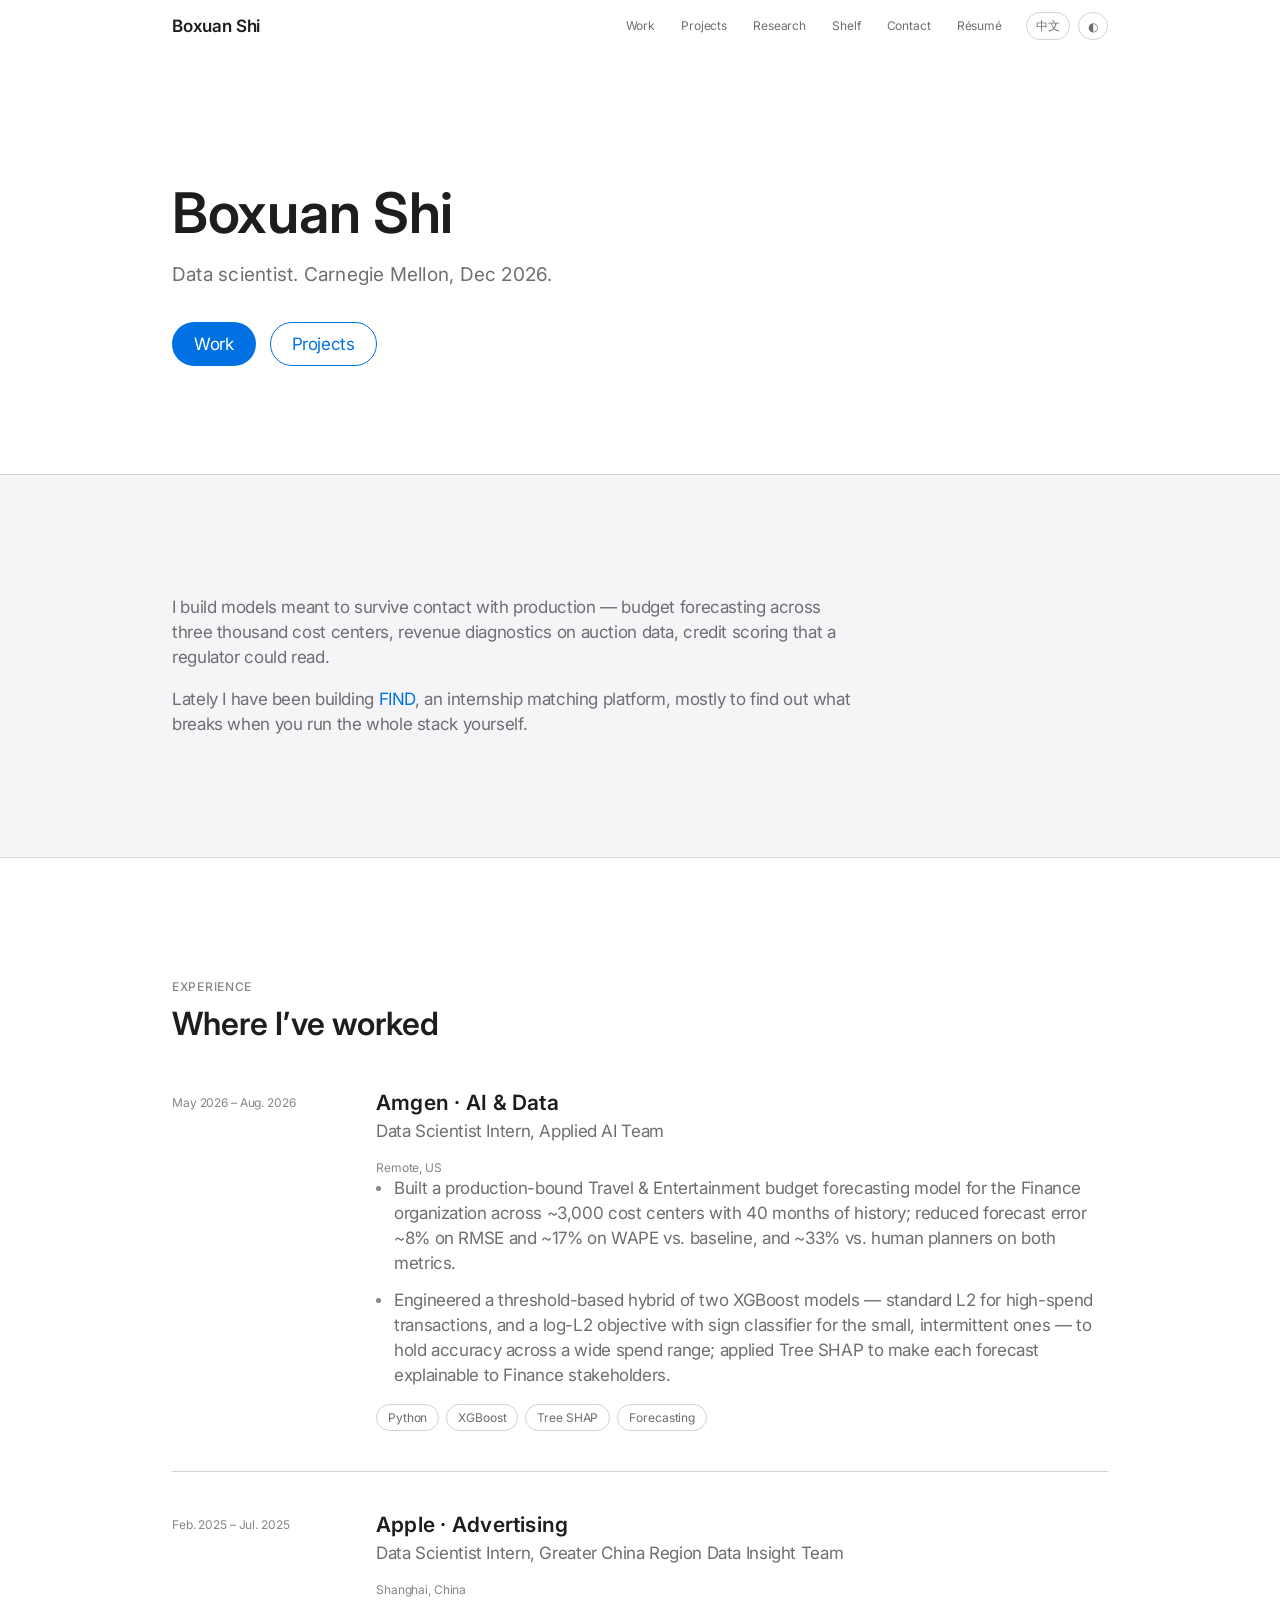
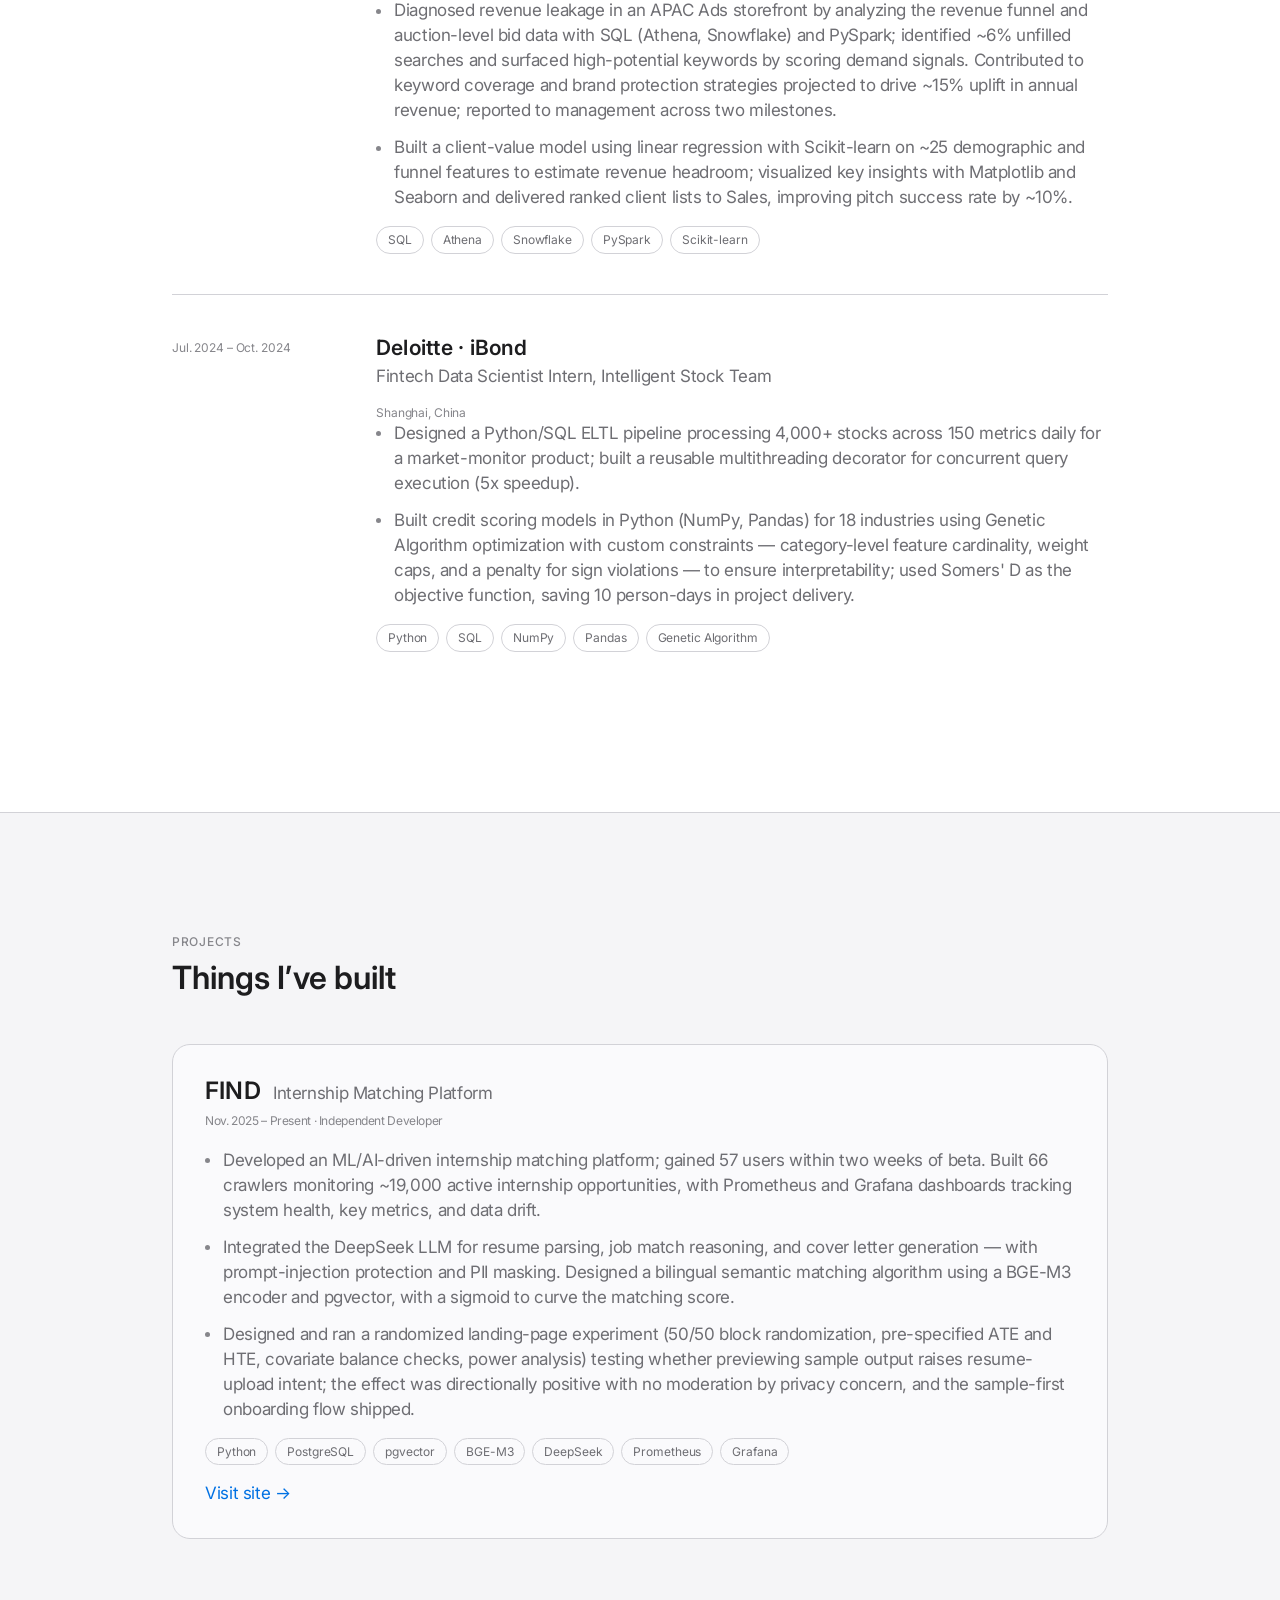
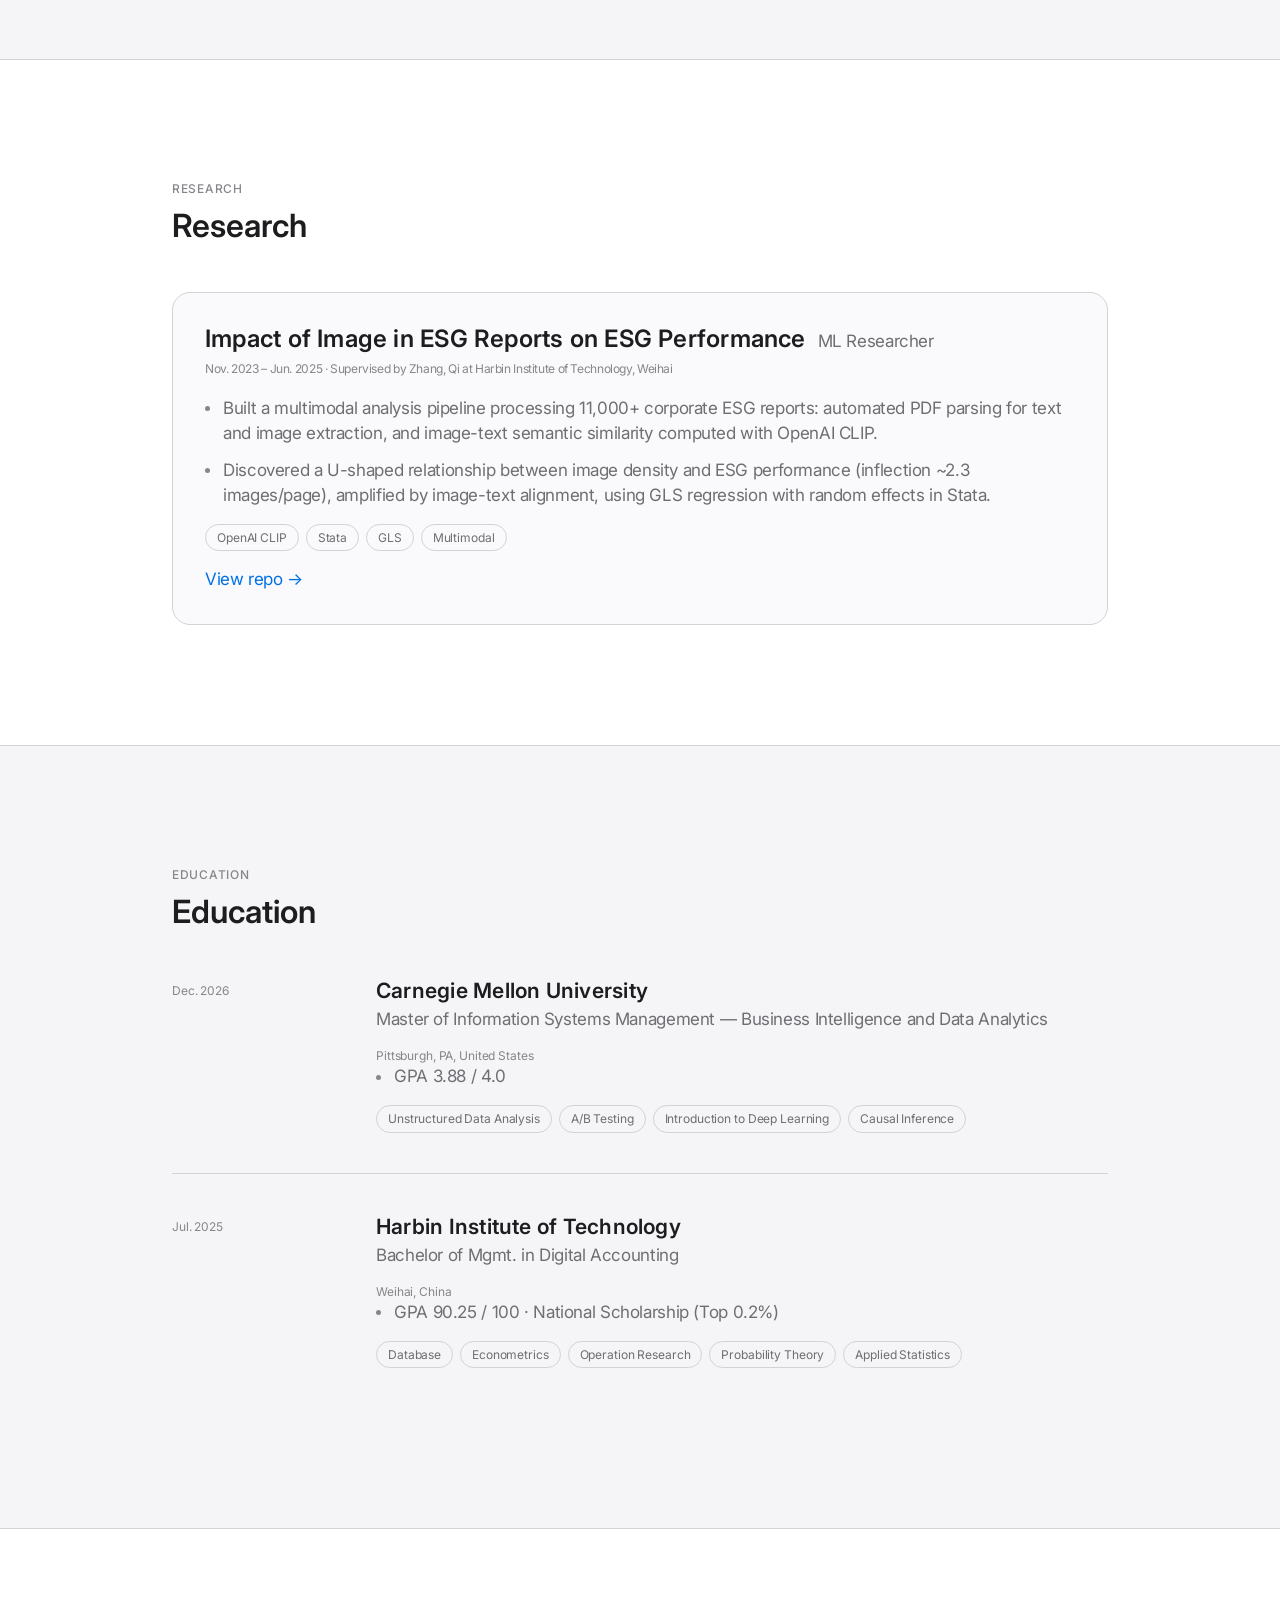
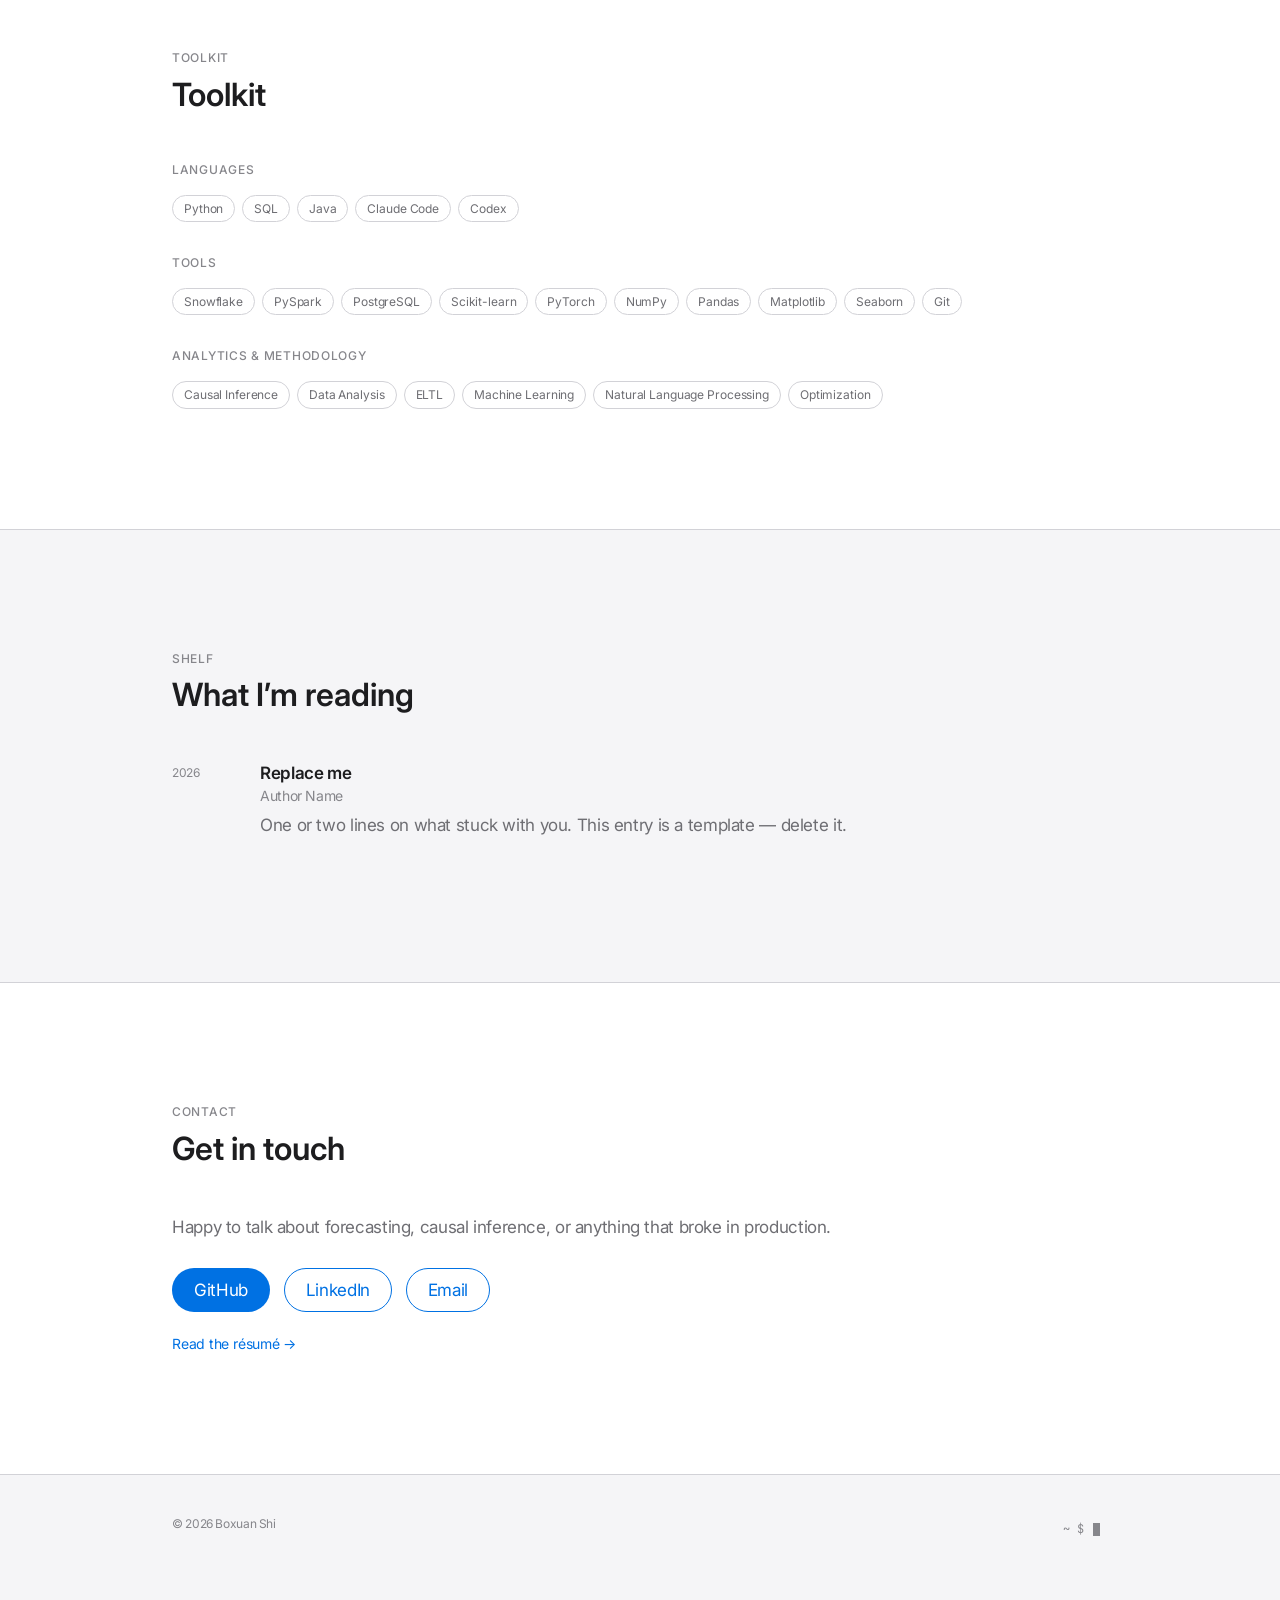
==== index.html @ c34cc203 "Build bilingual personal site with terminal easter egg Static site for GitHub Pages: no build step, " ====
<!DOCTYPE html>
<html lang="en" data-theme="auto">
<head>
<meta charset="utf-8">
<meta name="viewport" content="width=device-width, initial-scale=1">
<title>Boxuan Shi</title>
<meta name="description" content="Data scientist. Carnegie Mellon, Dec 2026. Forecasting, causal inference, and applied ML.">
<meta name="author" content="Boxuan Shi">
<link rel="canonical" href="https://lorre-ramon.github.io/">

<meta property="og:type" content="website">
<meta property="og:title" content="Boxuan Shi">
<meta property="og:description" content="Data scientist. Carnegie Mellon, Dec 2026.">
<meta property="og:url" content="https://lorre-ramon.github.io/">
<meta name="twitter:card" content="summary">

<link rel="icon" href="data:image/svg+xml,<svg xmlns='http://www.w3.org/2000/svg' viewBox='0 0 100 100'><text y='.9em' font-size='90' font-family='monospace'>▮</text></svg>">
<link rel="preconnect" href="https://fonts.googleapis.com">
<link rel="preconnect" href="https://fonts.gstatic.com" crossorigin>
<link rel="stylesheet" href="https://fonts.googleapis.com/css2?family=Inter:wght@400;500;600&family=JetBrains+Mono:wght@400;500&display=swap">

<link rel="stylesheet" href="/assets/css/tokens.css">
<link rel="stylesheet" href="/assets/css/base.css">
<link rel="stylesheet" href="/assets/css/layout.css">
<link rel="stylesheet" href="/assets/css/terminal.css">

<script type="application/ld+json">
{"@context":"https://schema.org","@type":"Person","name":"Boxuan Shi","alternateName":"施博轩",
 "url":"https://lorre-ramon.github.io/","email":"eamesshi@gmail.com",
 "jobTitle":"Data Scientist",
 "alumniOf":[{"@type":"CollegeOrUniversity","name":"Carnegie Mellon University"},
             {"@type":"CollegeOrUniversity","name":"Harbin Institute of Technology"}],
 "sameAs":["https://github.com/Lorre-Ramon","https://www.linkedin.com/in/eames-shi"]}
</script>
</head>
<body>

<a class="skip-link" href="#main">
  <span data-lang="en">Skip to content</span><span data-lang="zh">跳到主要内容</span>
</a>

<header class="nav" id="nav">
  <div class="container nav__inner">
    <a class="nav__brand" href="#top">
      <span data-lang="en">Boxuan Shi</span><span data-lang="zh">施博轩</span>
    </a>
    <nav class="nav__links" aria-label="Sections">
      <a class="nav__link" href="#work"><span data-lang="en">Work</span><span data-lang="zh">经历</span></a>
      <a class="nav__link" href="#projects"><span data-lang="en">Projects</span><span data-lang="zh">项目</span></a>
      <a class="nav__link" href="#research"><span data-lang="en">Research</span><span data-lang="zh">研究</span></a>
      <a class="nav__link" href="#shelf"><span data-lang="en">Shelf</span><span data-lang="zh">书架</span></a>
      <a class="nav__link" href="#contact"><span data-lang="en">Contact</span><span data-lang="zh">联系</span></a>
      <a class="nav__link" href="/resume.html"><span data-lang="en">Résumé</span><span data-lang="zh">简历</span></a>
    </nav>
    <div class="nav__tools">
      <button class="icon-btn" id="lang-toggle" type="button" data-lang-label>中文</button>
      <button class="icon-btn" id="theme-toggle" type="button" aria-label="Toggle dark mode">
        <span aria-hidden="true" id="theme-icon">◐</span>
      </button>
    </div>
  </div>
</header>

<main id="main">
  <span id="top"></span>

  <!-- Hero and About are static bilingual HTML: crawlable, no hydration flash.
       Everything list-shaped below renders from content/site.<lang>.json. -->
  <section class="section hero">
    <div class="container">
      <h1 class="t-hero hero__name">
        <span data-lang="en">Boxuan Shi</span><span data-lang="zh">施博轩</span>
      </h1>
      <p class="t-lead hero__tagline">
        <span data-lang="en">Data scientist. Carnegie Mellon, Dec 2026.</span>
        <span data-lang="zh">数据科学。卡内基梅隆大学，2026 年 12 月。</span>
      </p>
      <div class="hero__actions">
        <a class="btn btn--primary" href="#work">
          <span data-lang="en">Work</span><span data-lang="zh">经历</span>
        </a>
        <a class="btn btn--secondary" href="#projects">
          <span data-lang="en">Projects</span><span data-lang="zh">项目</span>
        </a>
      </div>
    </div>
  </section>

  <section class="section section--subtle" id="about">
    <div class="container">
      <div class="prose reveal">
        <div data-lang="en">
          <p>I build models meant to survive contact with production — budget forecasting across three thousand cost centers, revenue diagnostics on auction data, credit scoring that a regulator could read.</p>
          <p>Lately I have been building <a href="https://find-internship.org/" rel="noopener">FIND</a>, an internship matching platform, mostly to find out what breaks when you run the whole stack yourself.</p>
        </div>
        <div data-lang="zh">
          <p>我构建能经受生产环境考验的模型——覆盖三千个成本中心的预算预测、基于竞价数据的营收诊断，以及监管能读懂的信用评分。</p>
          <p>最近在做 <a href="https://find-internship.org/" rel="noopener">FIND 访得</a>——一个实习匹配平台，主要想看看自己把整套技术栈跑起来时，会在哪里出问题。</p>
        </div>
      </div>
    </div>
  </section>

  <section class="section" id="work">
    <div class="container">
      <div class="section__head reveal">
        <div class="section__eyebrow"><span data-lang="en">Experience</span><span data-lang="zh">实习经历</span></div>
        <h2><span data-lang="en">Where I&rsquo;ve worked</span><span data-lang="zh">工作过的地方</span></h2>
      </div>
      <div class="timeline" id="experience-list"></div>
    </div>
  </section>

  <section class="section section--subtle" id="projects">
    <div class="container">
      <div class="section__head reveal">
        <div class="section__eyebrow"><span data-lang="en">Projects</span><span data-lang="zh">项目经历</span></div>
        <h2><span data-lang="en">Things I&rsquo;ve built</span><span data-lang="zh">做过的东西</span></h2>
      </div>
      <div class="cards cards--single" id="projects-list"></div>
    </div>
  </section>

  <section class="section" id="research">
    <div class="container">
      <div class="section__head reveal">
        <div class="section__eyebrow"><span data-lang="en">Research</span><span data-lang="zh">研究经历</span></div>
        <h2><span data-lang="en">Research</span><span data-lang="zh">研究</span></h2>
      </div>
      <div class="cards cards--single" id="research-list"></div>
    </div>
  </section>

  <section class="section section--subtle" id="education">
    <div class="container">
      <div class="section__head reveal">
        <div class="section__eyebrow"><span data-lang="en">Education</span><span data-lang="zh">教育背景</span></div>
        <h2><span data-lang="en">Education</span><span data-lang="zh">教育背景</span></h2>
      </div>
      <div class="timeline" id="education-list"></div>
    </div>
  </section>

  <section class="section" id="skills">
    <div class="container">
      <div class="section__head reveal">
        <div class="section__eyebrow"><span data-lang="en">Toolkit</span><span data-lang="zh">技能</span></div>
        <h2><span data-lang="en">Toolkit</span><span data-lang="zh">技能</span></h2>
      </div>
      <div class="skills" id="skills-list"></div>
    </div>
  </section>

  <section class="section section--subtle" id="shelf">
    <div class="container">
      <div class="section__head reveal">
        <div class="section__eyebrow"><span data-lang="en">Shelf</span><span data-lang="zh">书架</span></div>
        <h2><span data-lang="en">What I&rsquo;m reading</span><span data-lang="zh">最近在读</span></h2>
      </div>
      <div class="shelf" id="shelf-list"></div>
    </div>
  </section>

  <section class="section" id="contact">
    <div class="container">
      <div class="section__head reveal">
        <div class="section__eyebrow"><span data-lang="en">Contact</span><span data-lang="zh">联系</span></div>
        <h2><span data-lang="en">Get in touch</span><span data-lang="zh">联系我</span></h2>
      </div>
      <div class="prose reveal">
        <p>
          <span data-lang="en">Happy to talk about forecasting, causal inference, or anything that broke in production.</span>
          <span data-lang="zh">很乐意聊聊预测建模、因果推断，或任何在生产环境里出过问题的事情。</span>
        </p>
        <div class="contact__links" id="contact-links"></div>
        <p class="t-small" style="margin-top:22px">
          <a href="/resume.html"><span data-lang="en">Read the résumé →</span><span data-lang="zh">查看简历 →</span></a>
        </p>
      </div>
    </div>
  </section>
</main>

<footer class="footer">
  <div class="container footer__inner">
    <p class="footer__copy">
      <span data-lang="en">&copy; 2026 Boxuan Shi</span><span data-lang="zh">&copy; 2026 施博轩</span>
    </p>
    <button class="footer__terminal" id="terminal-trigger" type="button"
            aria-haspopup="dialog"
            aria-label="Open terminal">
      <span aria-hidden="true">~&nbsp;$&nbsp;</span><span class="footer__caret" aria-hidden="true"></span>
    </button>
  </div>
</footer>

<script type="module" src="/assets/js/main.js"></script>
</body>
</html>
---- assets/css/tokens.css ----
/* ===========================================================================
   tokens.css — design tokens
   Values extracted from apple.com production CSS (2026-09-09).
   See architecture/design/design-system.md for provenance and frequency counts.
   =========================================================================== */

:root {
  /* --- Type families -------------------------------------------------------
     Apple serves licensed SF Pro webfonts we can't use. But SF *is* the system
     font on Apple hardware, so -apple-system gets the real thing for most
     visitors; Inter (drawn on SF's skeleton) covers everyone else. */
  --font-display: -apple-system, BlinkMacSystemFont, "SF Pro Display", "Inter",
                  "Helvetica Neue", Helvetica, Arial, sans-serif;
  --font-text:    -apple-system, BlinkMacSystemFont, "SF Pro Text", "Inter",
                  "Helvetica Neue", Helvetica, Arial, sans-serif;
  --font-mono:    ui-monospace, "SF Mono", SFMono-Regular, "JetBrains Mono",
                  Menlo, Consolas, monospace;

  /* --- Type scale ----------------------------------------------------------
     Tracking is NOT monotonic. Apple runs tight at reading sizes, flips
     POSITIVE through the mid-range, then tightens again at display sizes.
     Reproducing that curve is most of what makes text read as Apple. */
  --fs-caption: 12px;   --ls-caption: -0.01em;   --lh-caption: 1.3333;
  --fs-small:   14px;   --ls-small:   -0.016em;  --lh-small:   1.4286;
  --fs-body:    17px;   --ls-body:    -0.022em;  --lh-body:    1.4706;
  --fs-lead:    19px;   --ls-lead:     0.012em;  --lh-lead:    1.4211;
  --fs-h4:      21px;   --ls-h4:       0.011em;  --lh-h4:      1.1905;
  --fs-h3:      24px;   --ls-h3:       0.009em;  --lh-h3:      1.1667;
  --fs-h2:      32px;   --ls-h2:       0em;      --lh-h2:      1.125;
  --fs-h1:      40px;   --ls-h1:      -0.003em;  --lh-h1:      1.1;
  --fs-display: 48px;   --ls-display: -0.003em;  --lh-display: 1;
  --fs-hero:    56px;   --ls-hero:    -0.005em;  --lh-hero:    1;

  --fw-regular: 400;
  --fw-medium:  500;
  --fw-semibold: 600;   /* Apple's display weight. Never 700. */

  /* --- Layout: Apple's real responsive ladder ---------------------------- */
  --container: 980px;         /* stops growing here, even at 1441px+ */
  --container-md: 692px;
  --gutter: 22px;
  --section-y: 120px;
  --section-y-sm: 72px;

  /* --- Shape ------------------------------------------------------------- */
  --radius-button: 980px;     /* the pill, verbatim from Apple */
  --radius-card: 12px;
  --radius-panel: 18px;

  /* --- Motion ------------------------------------------------------------ */
  --ease: cubic-bezier(0.4, 0, 0.6, 1);            /* 122 uses — the default */
  --ease-emphasis: cubic-bezier(0.25, 0.1, 0.3, 1);
  --dur-micro: 80ms;
  --dur-fast: 240ms;
  --dur-base: 320ms;
  --dur-slow: 560ms;

  /* --- Color: light ------------------------------------------------------ */
  --bg: #ffffff;
  --bg-subtle: #f5f5f7;
  --bg-raised: #fafafc;
  --text: #1d1d1f;            /* never pure black on white */
  --text-secondary: #6e6e73;
  --text-tertiary: #86868b;
  --hairline: #d2d2d7;
  --accent: #0071e3;          /* most frequent color in the extraction */
  --accent-hover: #0077ed;
  --focus-ring: #0071e3;
  --overlay-scrim: rgba(0, 0, 0, 0.48);
}

/* --- Color: dark ---------------------------------------------------------
   Apple uses TRUE black in dark mode, and lightens the blue for contrast. */
@media (prefers-color-scheme: dark) {
  :root:not([data-theme="light"]) {
    --bg: #000000;
    --bg-subtle: #161617;
    --bg-raised: #1d1d1f;
    --text: #f5f5f7;
    --text-secondary: #86868b;
    --text-tertiary: #6e6e73;
    --hairline: #333336;
    --accent: #2997ff;
    --accent-hover: #2997ff;
    --focus-ring: #2997ff;
    --overlay-scrim: rgba(0, 0, 0, 0.72);
  }
}

:root[data-theme="dark"] {
  --bg: #000000;
  --bg-subtle: #161617;
  --bg-raised: #1d1d1f;
  --text: #f5f5f7;
  --text-secondary: #86868b;
  --text-tertiary: #6e6e73;
  --hairline: #333336;
  --accent: #2997ff;
  --accent-hover: #2997ff;
  --focus-ring: #2997ff;
  --overlay-scrim: rgba(0, 0, 0, 0.72);
}

/* --- 中文 overrides -------------------------------------------------------
   Two things Apple's Latin metrics can't carry over:
   1. Tracking -> 0. Negative tracking collides Hanzi strokes.
   2. Line-height -> 1.7. Hanzi are denser and need more leading.
   Note the Latin face is listed BEFORE PingFang, matching apple.com/cn: Latin
   glyphs then render in SF, and only Chinese glyphs fall through. Reversing
   this makes English words inside Chinese sentences render in PingFang's
   Latin, which is noticeably worse. */
:root[lang="zh"] {
  --font-display: -apple-system, BlinkMacSystemFont, "SF Pro Display", "Inter",
                  "PingFang SC", "Hiragino Sans GB", "Noto Sans SC",
                  "Microsoft YaHei", sans-serif;
  --font-text:    -apple-system, BlinkMacSystemFont, "SF Pro Text", "Inter",
                  "PingFang SC", "Hiragino Sans GB", "Noto Sans SC",
                  "Microsoft YaHei", sans-serif;

  --ls-caption: 0; --ls-small: 0; --ls-body: 0; --ls-lead: 0;
  --ls-h4: 0; --ls-h3: 0; --ls-h2: 0; --ls-h1: 0;
  --ls-display: 0; --ls-hero: 0;

  --lh-body: 1.7;
  --lh-lead: 1.7;
  --lh-small: 1.65;
}
---- assets/css/base.css ----
/* ===========================================================================
   base.css — reset, elements, typography primitives
   =========================================================================== */

*, *::before, *::after { box-sizing: border-box; }

html {
  -webkit-text-size-adjust: 100%;
  scroll-behavior: smooth;
  scroll-padding-top: 76px;   /* clears the sticky nav on anchor jumps */
}

@media (prefers-reduced-motion: reduce) {
  html { scroll-behavior: auto; }
}

body {
  margin: 0;
  background: var(--bg);
  color: var(--text);
  font-family: var(--font-text);
  font-size: var(--fs-body);
  line-height: var(--lh-body);
  letter-spacing: var(--ls-body);
  font-weight: var(--fw-regular);
  -webkit-font-smoothing: antialiased;
  -moz-osx-font-smoothing: grayscale;
  transition: background-color var(--dur-base) var(--ease),
              color var(--dur-base) var(--ease);
}

h1, h2, h3, h4 {
  font-family: var(--font-display);
  font-weight: var(--fw-semibold);
  margin: 0;
}

h1 { font-size: var(--fs-h1); line-height: var(--lh-h1); letter-spacing: var(--ls-h1); }
h2 { font-size: var(--fs-h2); line-height: var(--lh-h2); letter-spacing: var(--ls-h2); }
h3 { font-size: var(--fs-h3); line-height: var(--lh-h3); letter-spacing: var(--ls-h3); }
h4 { font-size: var(--fs-h4); line-height: var(--lh-h4); letter-spacing: var(--ls-h4); }

p { margin: 0 0 1em; }
p:last-child { margin-bottom: 0; }

ul { margin: 0; padding: 0; list-style: none; }

a {
  color: var(--accent);
  text-decoration: none;
  transition: color var(--dur-micro) var(--ease);
}
a:hover { color: var(--accent-hover); text-decoration: underline; }

img { max-width: 100%; height: auto; display: block; }

/* Real focus states — visible for keyboards, quiet for mouse users. */
:focus-visible {
  outline: 2px solid var(--focus-ring);
  outline-offset: 3px;
  border-radius: 4px;
}
:focus:not(:focus-visible) { outline: none; }

.visually-hidden {
  position: absolute; width: 1px; height: 1px;
  padding: 0; margin: -1px; overflow: hidden;
  clip: rect(0 0 0 0); white-space: nowrap; border: 0;
}

.skip-link {
  position: absolute; top: 0; left: 50%;
  transform: translate(-50%, -110%);
  z-index: 200;
  background: var(--accent); color: #fff;
  padding: 12px 22px;
  border-radius: 0 0 var(--radius-card) var(--radius-card);
  font-size: var(--fs-small);
  transition: transform var(--dur-fast) var(--ease);
}
.skip-link:focus { transform: translate(-50%, 0); text-decoration: none; }

/* --- Locale visibility ----------------------------------------------------
   Static bilingual copy lives in the HTML so the hero stays crawlable with no
   hydration flash. The inactive language is removed from the a11y tree too,
   not merely hidden, so screen readers don't read the page twice. */
:root[lang="en"] [data-lang="zh"],
:root[lang="zh"] [data-lang="en"] {
  display: none !important;
}

/* --- Type utilities ------------------------------------------------------- */
.t-hero {
  font-family: var(--font-display);
  font-size: var(--fs-hero);
  line-height: var(--lh-hero);
  letter-spacing: var(--ls-hero);
  font-weight: var(--fw-semibold);
}
.t-lead {
  font-size: var(--fs-lead);
  line-height: var(--lh-lead);
  letter-spacing: var(--ls-lead);
  color: var(--text-secondary);
}
.t-small {
  font-size: var(--fs-small);
  line-height: var(--lh-small);
  letter-spacing: var(--ls-small);
}
.t-caption {
  font-size: var(--fs-caption);
  line-height: var(--lh-caption);
  letter-spacing: var(--ls-caption);
  color: var(--text-tertiary);
}
.t-secondary { color: var(--text-secondary); }
.t-mono { font-family: var(--font-mono); letter-spacing: 0; }
---- assets/css/layout.css ----
/* ===========================================================================
   layout.css — nav, sections, cards, footer
   Breakpoints mirror Apple's real ladder: 734 / 1068 / 1441.
   =========================================================================== */

.container {
  width: 100%;
  max-width: var(--container);
  margin-inline: auto;
  padding-inline: var(--gutter);
}

.section {
  padding-block: var(--section-y);
  border-top: 1px solid var(--hairline);
}
.section:first-of-type { border-top: none; }
.section--subtle { background: var(--bg-subtle); }

.section__head { margin-bottom: 48px; }
.section__eyebrow {
  font-size: var(--fs-caption);
  letter-spacing: 0.06em;
  text-transform: uppercase;
  color: var(--text-tertiary);
  margin-bottom: 10px;
  font-weight: var(--fw-medium);
}

/* --- Nav ------------------------------------------------------------------ */
.nav {
  position: sticky; top: 0; z-index: 100;
  background: color-mix(in srgb, var(--bg) 82%, transparent);
  -webkit-backdrop-filter: saturate(180%) blur(20px);
  backdrop-filter: saturate(180%) blur(20px);
  border-bottom: 1px solid transparent;
  transition: border-color var(--dur-fast) var(--ease);
}
.nav[data-scrolled="true"] { border-bottom-color: var(--hairline); }

.nav__inner {
  display: flex; align-items: center; gap: 24px;
  height: 52px;
}
.nav__brand {
  font-family: var(--font-display);
  font-size: var(--fs-body);
  font-weight: var(--fw-semibold);
  letter-spacing: -0.01em;
  color: var(--text);
  margin-right: auto;
}
.nav__brand:hover { text-decoration: none; color: var(--text); }

.nav__links { display: flex; gap: 26px; align-items: center; }
.nav__link {
  font-size: var(--fs-caption);
  color: var(--text-secondary);
  letter-spacing: -0.01em;
}
.nav__link:hover { color: var(--text); text-decoration: none; }

.nav__tools { display: flex; gap: 8px; align-items: center; }

.icon-btn {
  appearance: none; border: 1px solid var(--hairline);
  background: transparent; color: var(--text-secondary);
  font-family: var(--font-text);
  font-size: var(--fs-caption);
  height: 28px; min-width: 28px; padding-inline: 9px;
  border-radius: var(--radius-button);
  cursor: pointer; display: inline-flex;
  align-items: center; justify-content: center;
  transition: color var(--dur-micro) var(--ease),
              border-color var(--dur-micro) var(--ease),
              background-color var(--dur-micro) var(--ease);
}
.icon-btn:hover { color: var(--text); border-color: var(--text-tertiary); }
.icon-btn[aria-pressed="true"] { color: var(--text); border-color: var(--text); }

/* --- Buttons -------------------------------------------------------------- */
.btn {
  display: inline-flex; align-items: center; justify-content: center;
  font-family: var(--font-text);
  font-size: var(--fs-body);
  line-height: 1.1765;
  letter-spacing: var(--ls-body);
  font-weight: var(--fw-regular);
  padding: 11px 21px;                 /* verbatim from Apple */
  border-radius: var(--radius-button);
  border: 1px solid transparent;
  cursor: pointer;
  transition: background-color var(--dur-micro) var(--ease),
              color var(--dur-micro) var(--ease),
              border-color var(--dur-micro) var(--ease);
}
.btn--primary { background: var(--accent); color: #fff; }
.btn--primary:hover { background: var(--accent-hover); color: #fff; text-decoration: none; }
.btn--secondary { border-color: var(--accent); color: var(--accent); background: transparent; }
.btn--secondary:hover { background: var(--accent); color: #fff; text-decoration: none; }

/* --- Hero ----------------------------------------------------------------- */
.hero {
  padding-block: 132px 108px;
  border-top: none;
}
.hero__name { margin-bottom: 20px; }
.hero__tagline {
  max-width: 34ch;
  margin-bottom: 34px;
  text-wrap: balance;   /* keeps "Dec 2026" from splitting across lines */
}
.hero__actions { display: flex; gap: 14px; flex-wrap: wrap; }

/* --- Prose ---------------------------------------------------------------- */
.prose { max-width: 62ch; }
.prose p { color: var(--text-secondary); }

/* --- Timeline (experience) ------------------------------------------------ */
.timeline { display: grid; gap: 0; }

.entry {
  display: grid;
  grid-template-columns: 172px 1fr;
  gap: 32px;
  padding-block: 40px;
  border-top: 1px solid var(--hairline);
}
.entry:first-child { border-top: none; padding-top: 0; }

.entry__meta { padding-top: 4px; }
.entry__date {
  font-size: var(--fs-caption);
  color: var(--text-tertiary);
  letter-spacing: var(--ls-caption);
}
.entry__org {
  font-family: var(--font-display);
  font-size: var(--fs-h4);
  font-weight: var(--fw-semibold);
  letter-spacing: var(--ls-h4);
  line-height: var(--lh-h4);
  margin-bottom: 4px;
}
.entry__role { font-size: var(--fs-body); color: var(--text-secondary); margin-bottom: 16px; }
.entry__list { display: grid; gap: 12px; }
.entry__list li {
  color: var(--text-secondary);
  position: relative;
  padding-left: 18px;
}
.entry__list li::before {
  content: ""; position: absolute;
  left: 0; top: 0.62em;
  width: 5px; height: 5px; border-radius: 50%;
  background: var(--text-tertiary);
}

/* --- Tag chips ------------------------------------------------------------ */
.tags { display: flex; flex-wrap: wrap; gap: 7px; margin-top: 16px; }
.tag {
  font-size: var(--fs-caption);
  letter-spacing: var(--ls-caption);
  color: var(--text-secondary);
  border: 1px solid var(--hairline);
  border-radius: var(--radius-button);
  padding: 4px 11px;
  white-space: nowrap;
}

/* --- Cards ---------------------------------------------------------------- */
.cards { display: grid; gap: 20px; grid-template-columns: repeat(2, 1fr); }
.cards--single { grid-template-columns: 1fr; }

.card {
  background: var(--bg-raised);
  border: 1px solid var(--hairline);
  border-radius: var(--radius-panel);
  padding: 32px;
  transition: border-color var(--dur-fast) var(--ease);
}
.card:hover { border-color: var(--text-tertiary); }
.card__head {
  display: flex; align-items: baseline;
  gap: 12px; flex-wrap: wrap; margin-bottom: 6px;
}
.card__title {
  font-family: var(--font-display);
  font-size: var(--fs-h3);
  font-weight: var(--fw-semibold);
  letter-spacing: var(--ls-h3);
  line-height: var(--lh-h3);
}
.card__sub { color: var(--text-secondary); font-size: var(--fs-body); }
.card__date { font-size: var(--fs-caption); color: var(--text-tertiary); margin-bottom: 18px; }

/* --- Skills --------------------------------------------------------------- */
.skills { display: grid; gap: 32px; }
.skills__group-name {
  font-size: var(--fs-caption);
  letter-spacing: 0.06em;
  text-transform: uppercase;
  color: var(--text-tertiary);
  margin-bottom: 12px;
  font-weight: var(--fw-medium);
}

/* --- Shelf ---------------------------------------------------------------- */
.shelf { display: grid; gap: 0; }
.shelf__item {
  display: grid; grid-template-columns: 64px 1fr; gap: 24px;
  padding-block: 24px;
  border-top: 1px solid var(--hairline);
}
.shelf__item:first-child { border-top: none; padding-top: 0; }
.shelf__year { font-size: var(--fs-caption); color: var(--text-tertiary); padding-top: 3px; }
.shelf__title { font-weight: var(--fw-semibold); }
.shelf__author { color: var(--text-tertiary); font-size: var(--fs-small); }
.shelf__note { color: var(--text-secondary); margin-top: 6px; }

/* --- Contact -------------------------------------------------------------- */
.contact__links { display: flex; gap: 14px; flex-wrap: wrap; margin-top: 28px; }

/* --- Footer --------------------------------------------------------------- */
.footer {
  border-top: 1px solid var(--hairline);
  padding-block: 40px 56px;
  background: var(--bg-subtle);
}
.footer__inner {
  display: flex; align-items: center;
  justify-content: space-between; gap: 20px; flex-wrap: wrap;
}
.footer__copy { font-size: var(--fs-caption); color: var(--text-tertiary); }

/* The easter-egg entry point: discoverable if you're looking, invisible
   otherwise. Sits in the footer as a live-looking shell prompt. */
.footer__terminal {
  appearance: none; background: transparent;
  border: none; cursor: pointer;
  font-family: var(--font-mono);
  font-size: var(--fs-caption);
  color: var(--text-tertiary);
  padding: 6px 8px; border-radius: 6px;
  display: inline-flex; align-items: center; gap: 2px;
  transition: color var(--dur-fast) var(--ease);
}
.footer__terminal:hover { color: var(--accent); }
.footer__caret {
  display: inline-block;
  width: 7px; height: 1.05em;
  background: currentColor;
  vertical-align: text-bottom;
  animation: caret-blink 1.06s steps(1, end) infinite;
}
@keyframes caret-blink { 0%, 50% { opacity: 1; } 50.01%, 100% { opacity: 0; } }

/* --- Scroll reveal --------------------------------------------------------
   Scoped to .js-reveal, which main.js adds to <html> ONLY once it has an
   IntersectionObserver ready to undim these again. Without JS — or without an
   observer — the class never lands and the content is simply visible, rather
   than stranded at opacity 0 forever. */
@media (prefers-reduced-motion: no-preference) {
  .js-reveal .reveal {
    opacity: 0;
    transform: translateY(24px);
    transition: opacity var(--dur-slow) var(--ease),
                transform var(--dur-slow) var(--ease);
  }
  .js-reveal .reveal.is-visible { opacity: 1; transform: none; }
}

/* ===========================================================================
   Responsive — Apple's ladder
   =========================================================================== */

/* Medium: 735–1068px → 692px container */
@media (max-width: 1068px) {
  .container { max-width: var(--container-md); }
  .cards { grid-template-columns: 1fr; }
}

/* Small: ≤734px */
@media (max-width: 734px) {
  :root {
    --fs-hero: 40px;
    --fs-h1: 32px;
    --fs-h2: 28px;
    --fs-h3: 21px;
    --section-y: var(--section-y-sm);
  }
  .hero { padding-block: 72px 56px; }
  .hero__tagline { max-width: 24ch; }

  .entry { grid-template-columns: 1fr; gap: 12px; }
  .entry__meta { padding-top: 0; }

  .card { padding: 24px; }
  .nav__links { display: none; }         /* brand + tools only on phones */
  .footer__inner { justify-content: center; text-align: center; }
}
---- assets/css/terminal.css ----
/* ===========================================================================
   terminal.css — the easter egg overlay
   Near-black rather than phosphor by default; `theme green|amber` is there
   for the CRT purists without imposing that look on everyone.
   =========================================================================== */

.term {
  position: fixed; inset: 0; z-index: 500;
  display: flex; align-items: center; justify-content: center;
  padding: clamp(12px, 4vw, 48px);
  background: var(--overlay-scrim);
  -webkit-backdrop-filter: blur(8px);
  backdrop-filter: blur(8px);
  opacity: 0;
  transition: opacity var(--dur-fast) var(--ease);
}
.term.is-open { opacity: 1; }

/* An author `display` declaration beats the UA sheet's [hidden]{display:none},
   which would otherwise leave this overlay live across the whole viewport at
   z-index 500 — invisible, but swallowing every click on the page. */
.term[hidden] { display: none !important; }

body.is-term-open { overflow: hidden; }

.term__panel {
  --term-bg: #0a0a0c;
  --term-fg: #e8e8ed;
  --term-dim: #6e6e73;
  --term-accent: #2997ff;
  --term-err: #ff6b6b;

  width: min(920px, 100%);
  height: min(640px, 100%);
  display: flex; flex-direction: column;
  background: var(--term-bg);
  color: var(--term-fg);
  border-radius: var(--radius-panel);
  border: 1px solid #2a2a2e;
  box-shadow: 0 24px 68px rgba(0, 0, 0, 0.55);
  overflow: hidden;
  transform: translateY(10px) scale(0.995);
  transition: transform var(--dur-fast) var(--ease);
}
.term.is-open .term__panel { transform: none; }

/* Optional phosphor themes, set by the `theme` command. */
.term[data-term-theme="green"] .term__panel {
  --term-bg: #001b0d; --term-fg: #4aff9f; --term-dim: #1f8a54;
  --term-accent: #7dffc0; --term-err: #ff8f6b;
}
.term[data-term-theme="amber"] .term__panel {
  --term-bg: #1a1103; --term-fg: #ffb454; --term-dim: #a3711f;
  --term-accent: #ffd28a; --term-err: #ff7a5c;
}

/* --- Title bar ------------------------------------------------------------ */
.term__bar {
  display: flex; align-items: center; gap: 12px;
  padding: 10px 14px;
  border-bottom: 1px solid #232327;
  background: rgba(255, 255, 255, 0.02);
  flex-shrink: 0;
}
.term__dots { display: flex; gap: 7px; }
.term__dot { width: 11px; height: 11px; border-radius: 50%; display: block; }
.term__dot--r { background: #ff5f57; }
.term__dot--y { background: #febc2e; }
.term__dot--g { background: #28c840; }

.term__title {
  font-family: var(--font-mono);
  font-size: 12px;
  color: var(--term-dim);
  margin-inline: auto;
  white-space: nowrap; overflow: hidden; text-overflow: ellipsis;
}

.term__close {
  appearance: none; background: transparent;
  border: 1px solid #35353a; color: var(--term-dim);
  font-family: var(--font-mono); font-size: 11px;
  padding: 3px 9px; border-radius: var(--radius-button);
  cursor: pointer;
  transition: color var(--dur-micro) var(--ease),
              border-color var(--dur-micro) var(--ease);
}
.term__close:hover { color: var(--term-fg); border-color: var(--term-dim); }

/* --- Output --------------------------------------------------------------- */
.term__scroll {
  flex: 1; overflow-y: auto; overflow-x: auto;
  padding: 18px 18px 6px;
  scrollbar-width: thin;
  scrollbar-color: #35353a transparent;
}
.term__scroll::-webkit-scrollbar { width: 9px; height: 9px; }
.term__scroll::-webkit-scrollbar-thumb {
  background: #35353a; border-radius: 5px;
}

.term__output {
  font-family: var(--font-mono);
  font-size: 13px;
  line-height: 1.55;
  letter-spacing: 0;
}

.term__line {
  white-space: pre-wrap;
  word-break: break-word;
  margin-bottom: 2px;
}
/* ASCII art must never wrap — it scrolls sideways instead. */
.term__line--ascii {
  white-space: pre;
  word-break: normal;
  color: var(--term-accent);
  margin-block: 6px 10px;
  /* Block art fuses into letterforms only near line-height 1; the 1.55 used
     for prose output leaves visible seams between rows. */
  line-height: 1.05;
}
.term__line--err { color: var(--term-err); }
.term__line--muted { color: var(--term-dim); }
.term__line--echo { color: var(--term-fg); margin-top: 8px; }
.term__echo-prompt { color: var(--term-accent); }

/* --- Input ---------------------------------------------------------------- */
.term__inputline {
  display: flex; align-items: baseline; gap: 8px;
  padding: 8px 18px 14px;
  font-family: var(--font-mono);
  font-size: 13px;
  flex-shrink: 0;
}
.term__prompt { color: var(--term-accent); white-space: nowrap; }

.term__input {
  flex: 1; min-width: 0;
  appearance: none; background: transparent; border: none;
  color: var(--term-fg);
  font-family: var(--font-mono);
  font-size: 13px;
  line-height: 1.55;
  padding: 0;
  caret-color: var(--term-accent);
}
.term__input:focus { outline: none; }

/* --- Mobile chips --------------------------------------------------------- */
.term__chips {
  display: none;
  gap: 6px; padding: 0 14px 12px;
  overflow-x: auto;
  scrollbar-width: none;
  flex-shrink: 0;
}
.term__chips::-webkit-scrollbar { display: none; }

.term__chip {
  appearance: none; flex-shrink: 0;
  background: rgba(255, 255, 255, 0.06);
  border: 1px solid #2f2f34;
  color: var(--term-fg);
  font-family: var(--font-mono); font-size: 12px;
  padding: 6px 12px; border-radius: var(--radius-button);
  cursor: pointer;
}
.term__chip:active { background: rgba(255, 255, 255, 0.14); }

/* Touch devices get the tap-to-run row; keyboards don't need it. */
@media (hover: none) and (pointer: coarse) {
  .term__chips { display: flex; }
}

@media (max-width: 734px) {
  .term { padding: 0; }
  .term__panel {
    width: 100%; height: 100%;
    border-radius: 0; border: none;
  }
  .term__output, .term__input, .term__inputline { font-size: 12.5px; }
}

@media (prefers-reduced-motion: reduce) {
  .term, .term__panel { transition: none; }
  .term__panel { transform: none; }
}
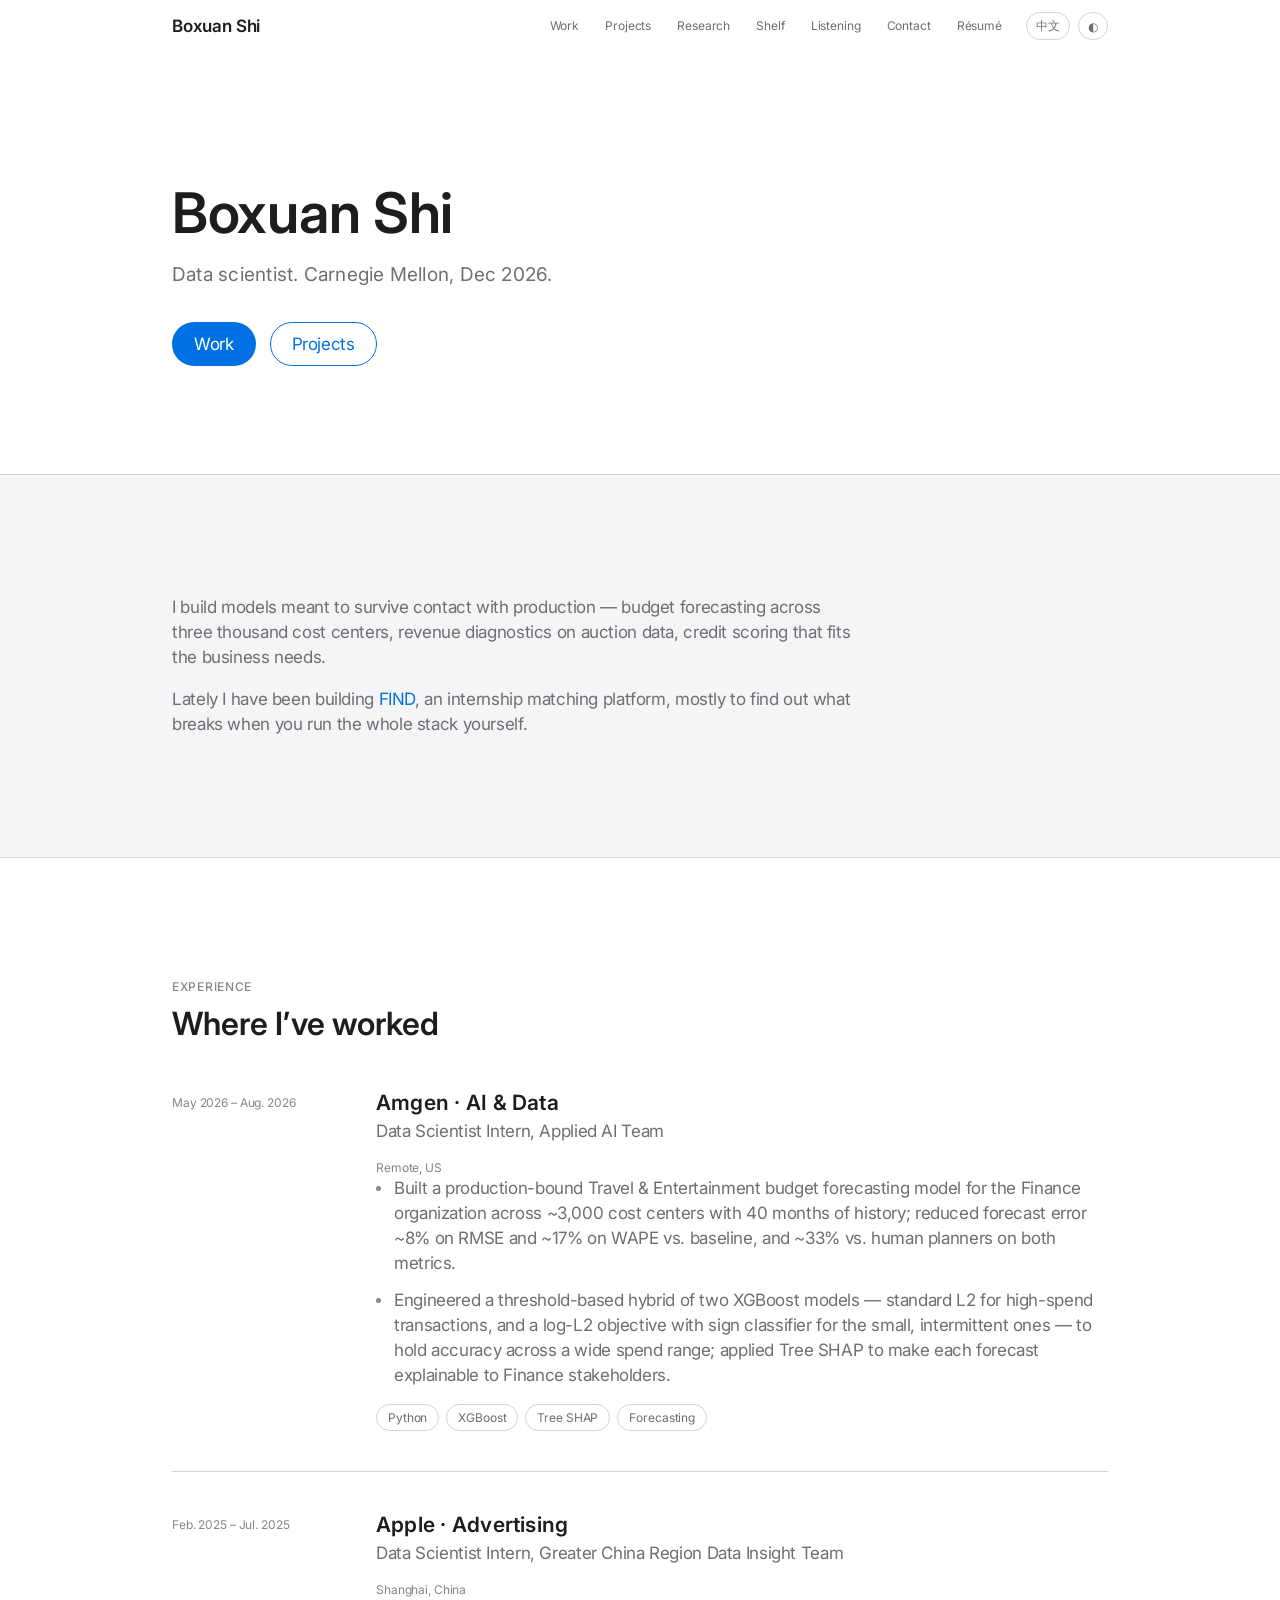
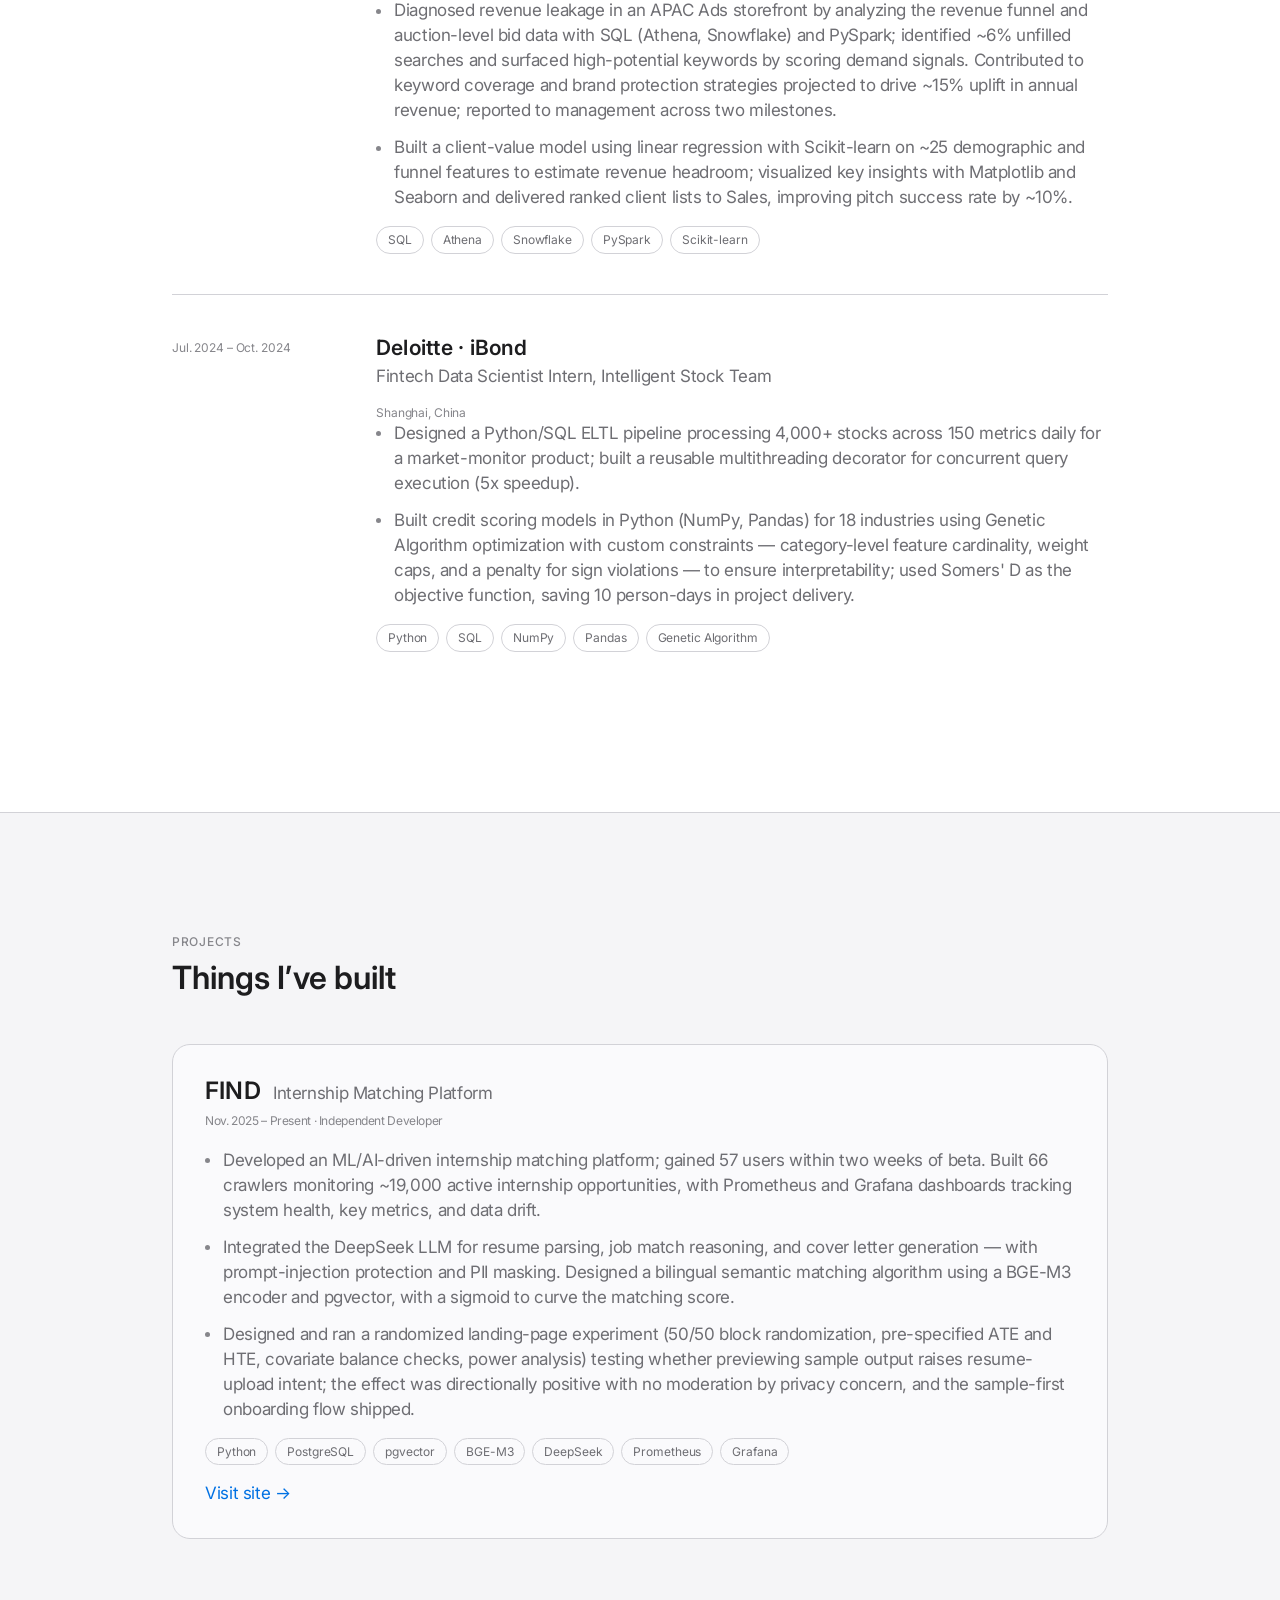
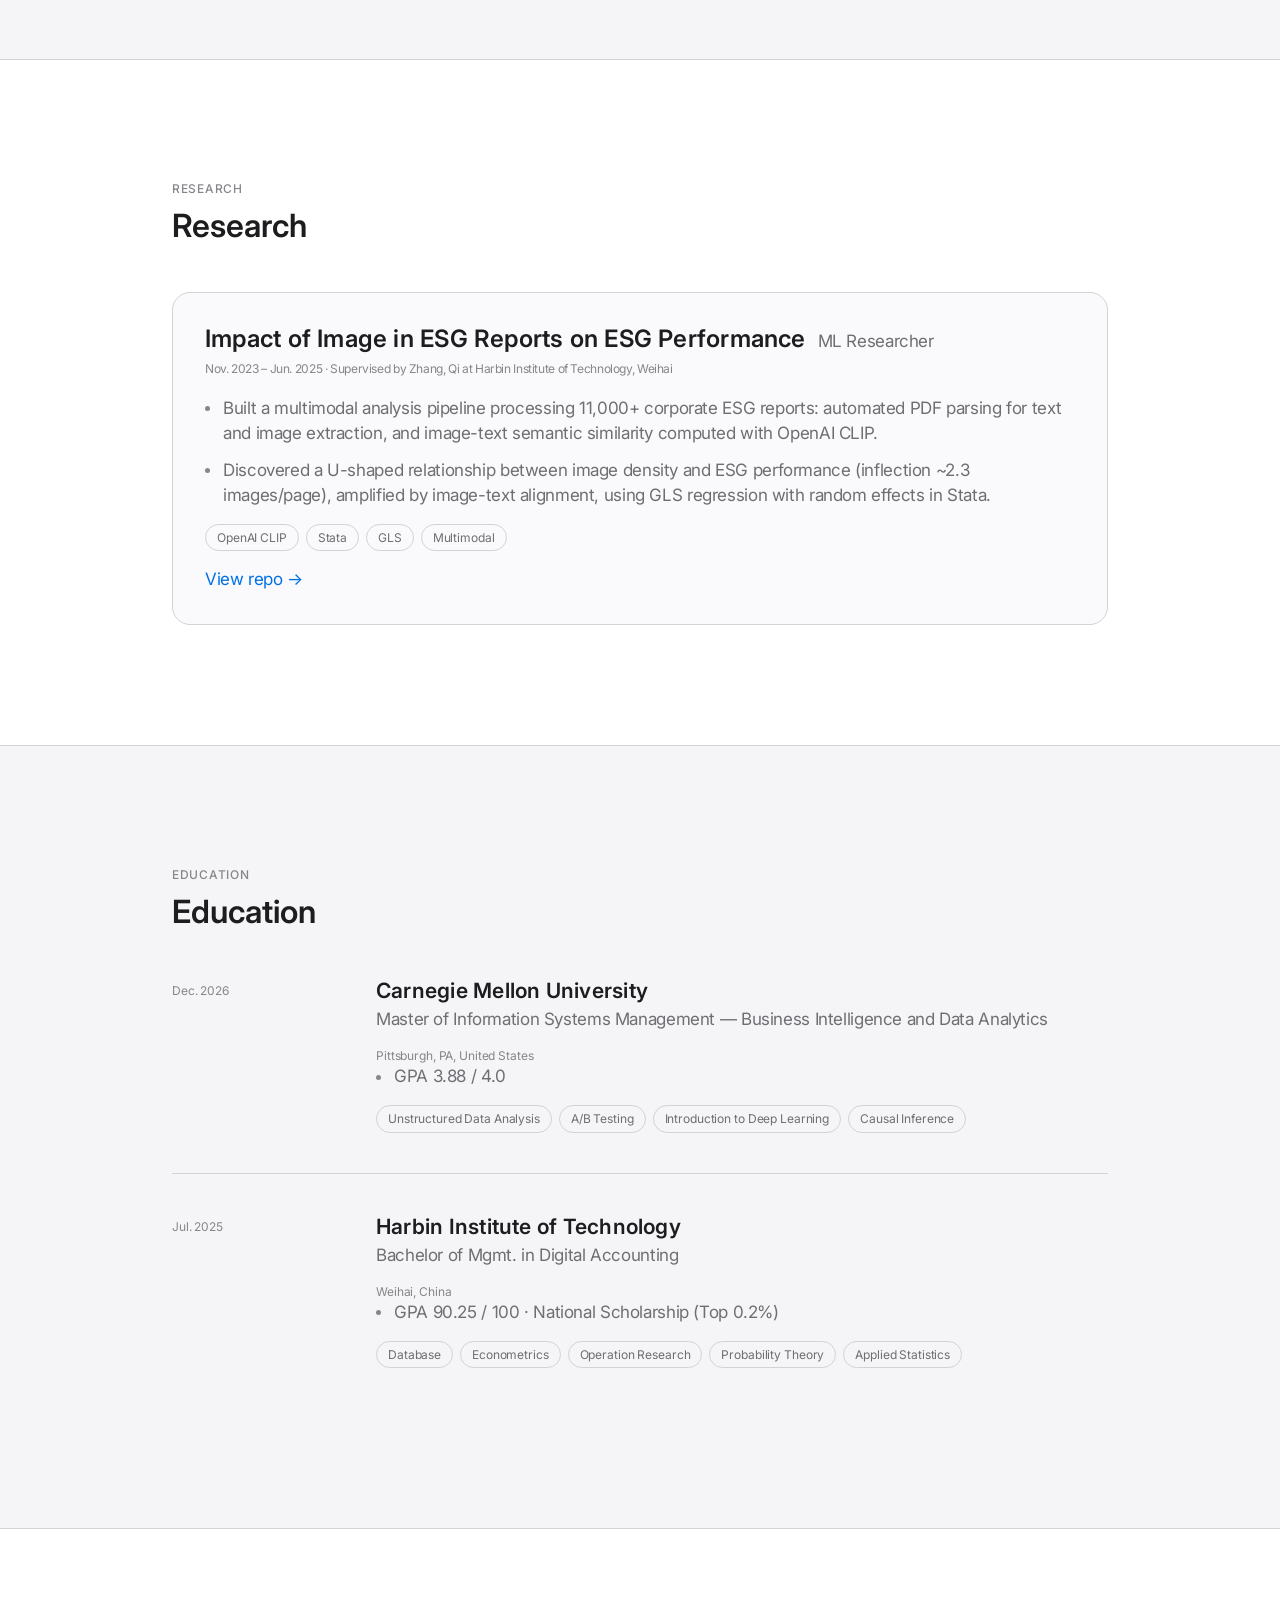
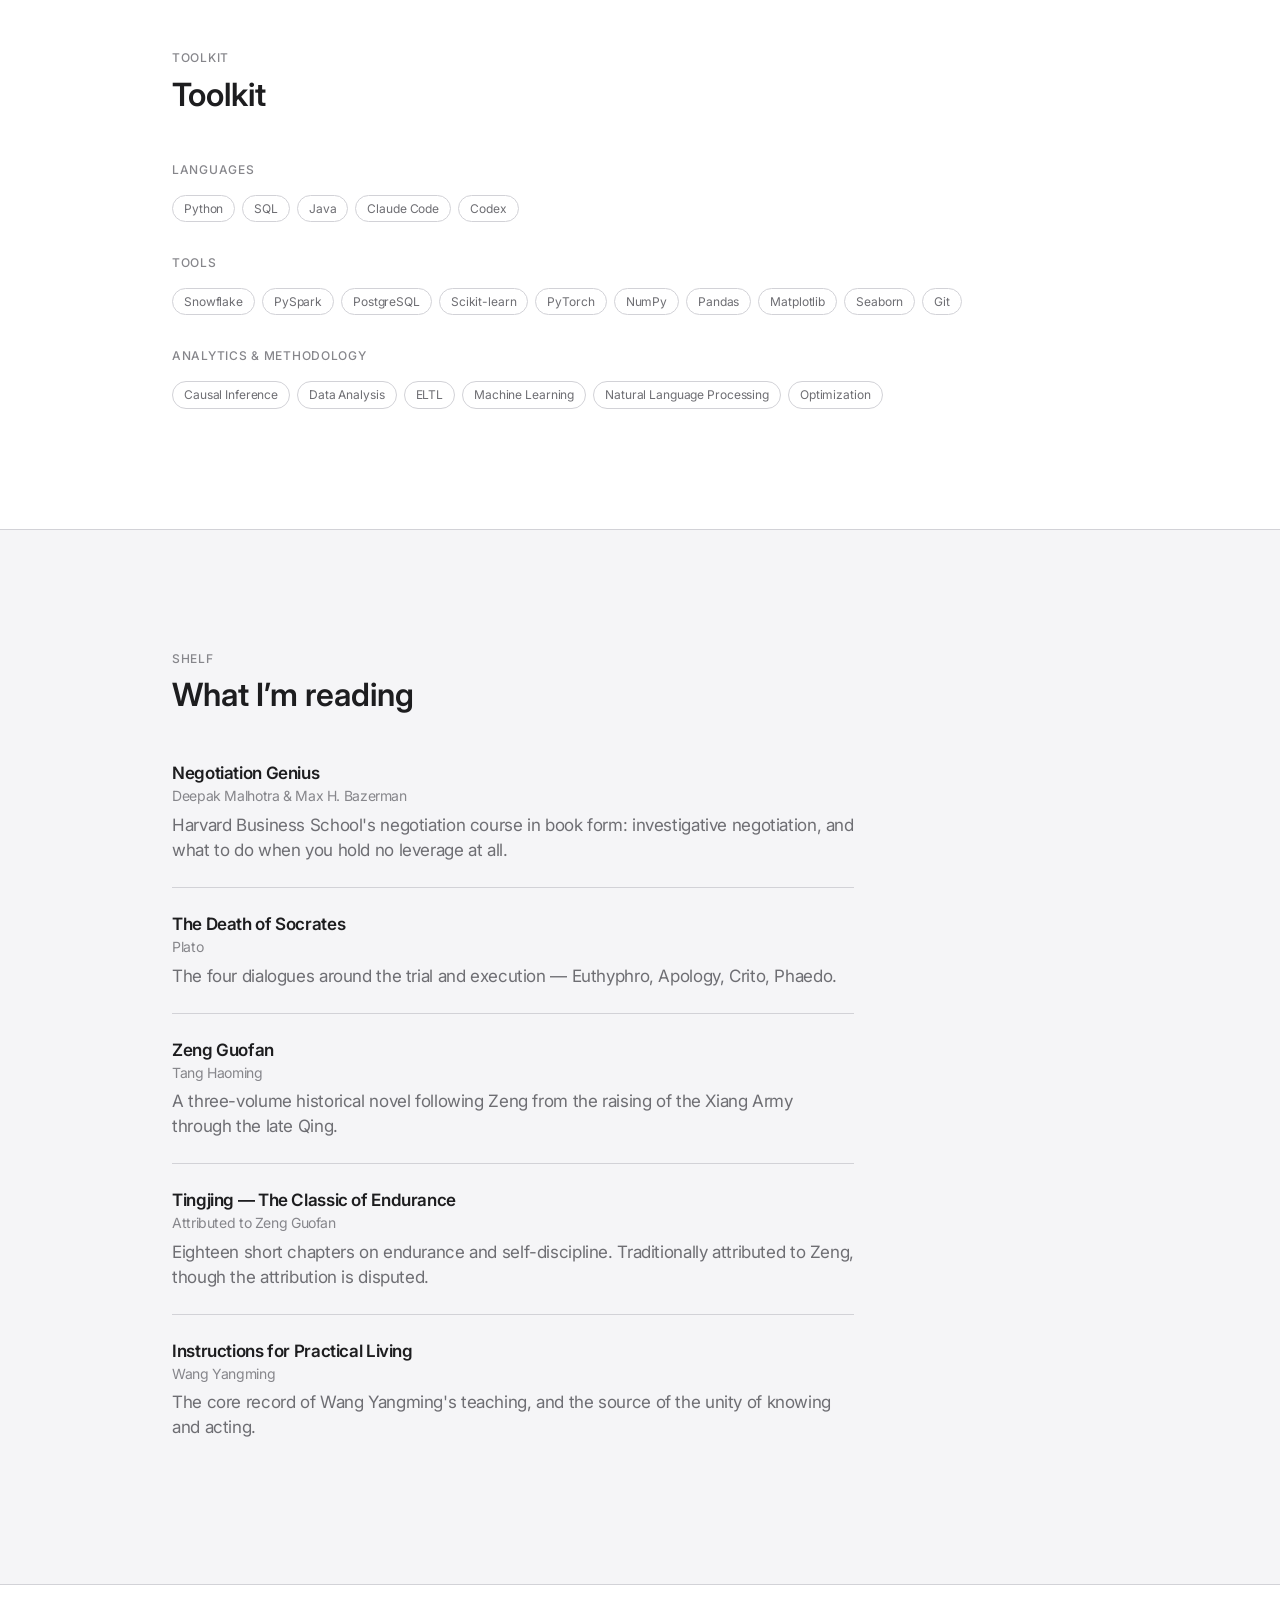
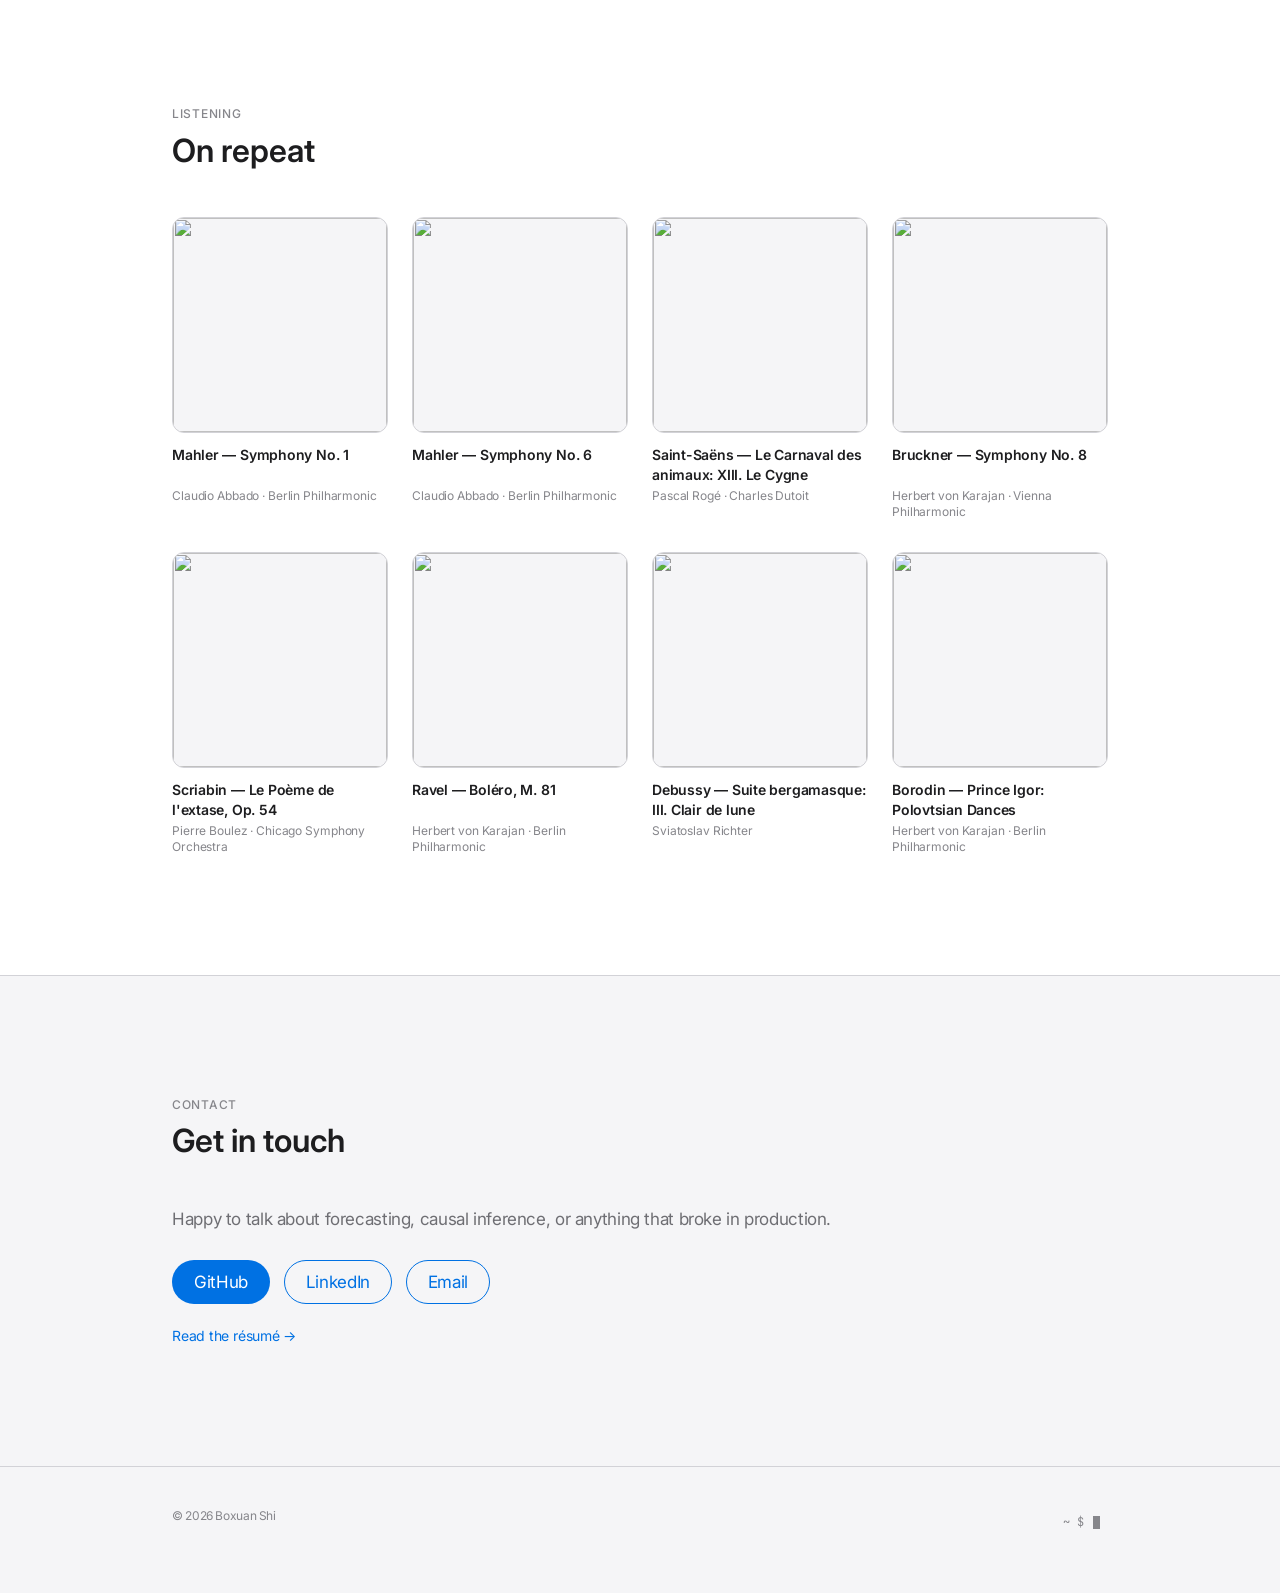
==== commit 9532fb55: "Add a listening shelf, drop the year from books Eight recordings with cover art, alongside the books" ====
--- a/index.html
+++ b/index.html
@@ -49,6 +49,7 @@
       <a class="nav__link" href="#projects"><span data-lang="en">Projects</span><span data-lang="zh">项目</span></a>
       <a class="nav__link" href="#research"><span data-lang="en">Research</span><span data-lang="zh">研究</span></a>
       <a class="nav__link" href="#shelf"><span data-lang="en">Shelf</span><span data-lang="zh">书架</span></a>
+      <a class="nav__link" href="#listening"><span data-lang="en">Listening</span><span data-lang="zh">唱片</span></a>
       <a class="nav__link" href="#contact"><span data-lang="en">Contact</span><span data-lang="zh">联系</span></a>
       <a class="nav__link" href="/resume.html"><span data-lang="en">Résumé</span><span data-lang="zh">简历</span></a>
     </nav>
@@ -90,7 +91,7 @@
     <div class="container">
       <div class="prose reveal">
         <div data-lang="en">
-          <p>I build models meant to survive contact with production — budget forecasting across three thousand cost centers, revenue diagnostics on auction data, credit scoring that a regulator could read.</p>
+          <p>I build models meant to survive contact with production — budget forecasting across three thousand cost centers, revenue diagnostics on auction data, credit scoring that fits the business needs.</p>
           <p>Lately I have been building <a href="https://find-internship.org/" rel="noopener">FIND</a>, an internship matching platform, mostly to find out what breaks when you run the whole stack yourself.</p>
         </div>
         <div data-lang="zh">
@@ -161,7 +162,17 @@
     </div>
   </section>
 
-  <section class="section" id="contact">
+  <section class="section" id="listening">
+    <div class="container">
+      <div class="section__head reveal">
+        <div class="section__eyebrow"><span data-lang="en">Listening</span><span data-lang="zh">唱片</span></div>
+        <h2><span data-lang="en">On repeat</span><span data-lang="zh">最近在听</span></h2>
+      </div>
+      <div class="albums" id="music-list"></div>
+    </div>
+  </section>
+
+  <section class="section section--subtle" id="contact">
     <div class="container">
       <div class="section__head reveal">
         <div class="section__eyebrow"><span data-lang="en">Contact</span><span data-lang="zh">联系</span></div>
--- a/assets/css/layout.css
+++ b/assets/css/layout.css
@@ -208,15 +208,59 @@
 /* --- Shelf ---------------------------------------------------------------- */
 .shelf { display: grid; gap: 0; }
 .shelf__item {
-  display: grid; grid-template-columns: 64px 1fr; gap: 24px;
   padding-block: 24px;
   border-top: 1px solid var(--hairline);
+  max-width: 62ch;
 }
 .shelf__item:first-child { border-top: none; padding-top: 0; }
-.shelf__year { font-size: var(--fs-caption); color: var(--text-tertiary); padding-top: 3px; }
 .shelf__title { font-weight: var(--fw-semibold); }
 .shelf__author { color: var(--text-tertiary); font-size: var(--fs-small); }
 .shelf__note { color: var(--text-secondary); margin-top: 6px; }
+
+/* --- Albums ---------------------------------------------------------------
+   Cover art is the content here, so the grid is sized by the artwork and the
+   captions stay quiet beneath it. */
+.albums {
+  display: grid;
+  grid-template-columns: repeat(4, 1fr);
+  gap: 32px 24px;
+}
+
+.album { display: block; color: inherit; }
+.album:hover { text-decoration: none; color: inherit; }
+
+.album__art {
+  position: relative;
+  aspect-ratio: 1 / 1;
+  border-radius: var(--radius-card);
+  overflow: hidden;
+  background: var(--bg-subtle);
+  border: 1px solid var(--hairline);
+  margin-bottom: 12px;
+  transition: transform var(--dur-base) var(--ease);
+}
+.album__art img { width: 100%; height: 100%; object-fit: cover; display: block; }
+
+@media (prefers-reduced-motion: no-preference) {
+  .album:hover .album__art { transform: scale(1.02); }
+}
+
+.album__work {
+  font-size: var(--fs-small);
+  line-height: var(--lh-small);
+  letter-spacing: var(--ls-small);
+  font-weight: var(--fw-semibold);
+  margin-bottom: 3px;
+  /* Reserve two lines so the performer credits sit on a common baseline across
+     a row, whether the work title wraps or not. */
+  min-height: calc(2 * var(--lh-small) * var(--fs-small));
+}
+.album__performer {
+  font-size: var(--fs-caption);
+  line-height: var(--lh-caption);
+  letter-spacing: var(--ls-caption);
+  color: var(--text-tertiary);
+}
 
 /* --- Contact -------------------------------------------------------------- */
 .contact__links { display: flex; gap: 14px; flex-wrap: wrap; margin-top: 28px; }
@@ -278,6 +322,7 @@
 @media (max-width: 1068px) {
   .container { max-width: var(--container-md); }
   .cards { grid-template-columns: 1fr; }
+  .albums { grid-template-columns: repeat(3, 1fr); }
 }
 
 /* Small: ≤734px */
@@ -295,7 +340,9 @@
   .entry { grid-template-columns: 1fr; gap: 12px; }
   .entry__meta { padding-top: 0; }
 
+
   .card { padding: 24px; }
+  .albums { grid-template-columns: repeat(2, 1fr); gap: 24px 16px; }
   .nav__links { display: none; }         /* brand + tools only on phones */
   .footer__inner { justify-content: center; text-align: center; }
 }
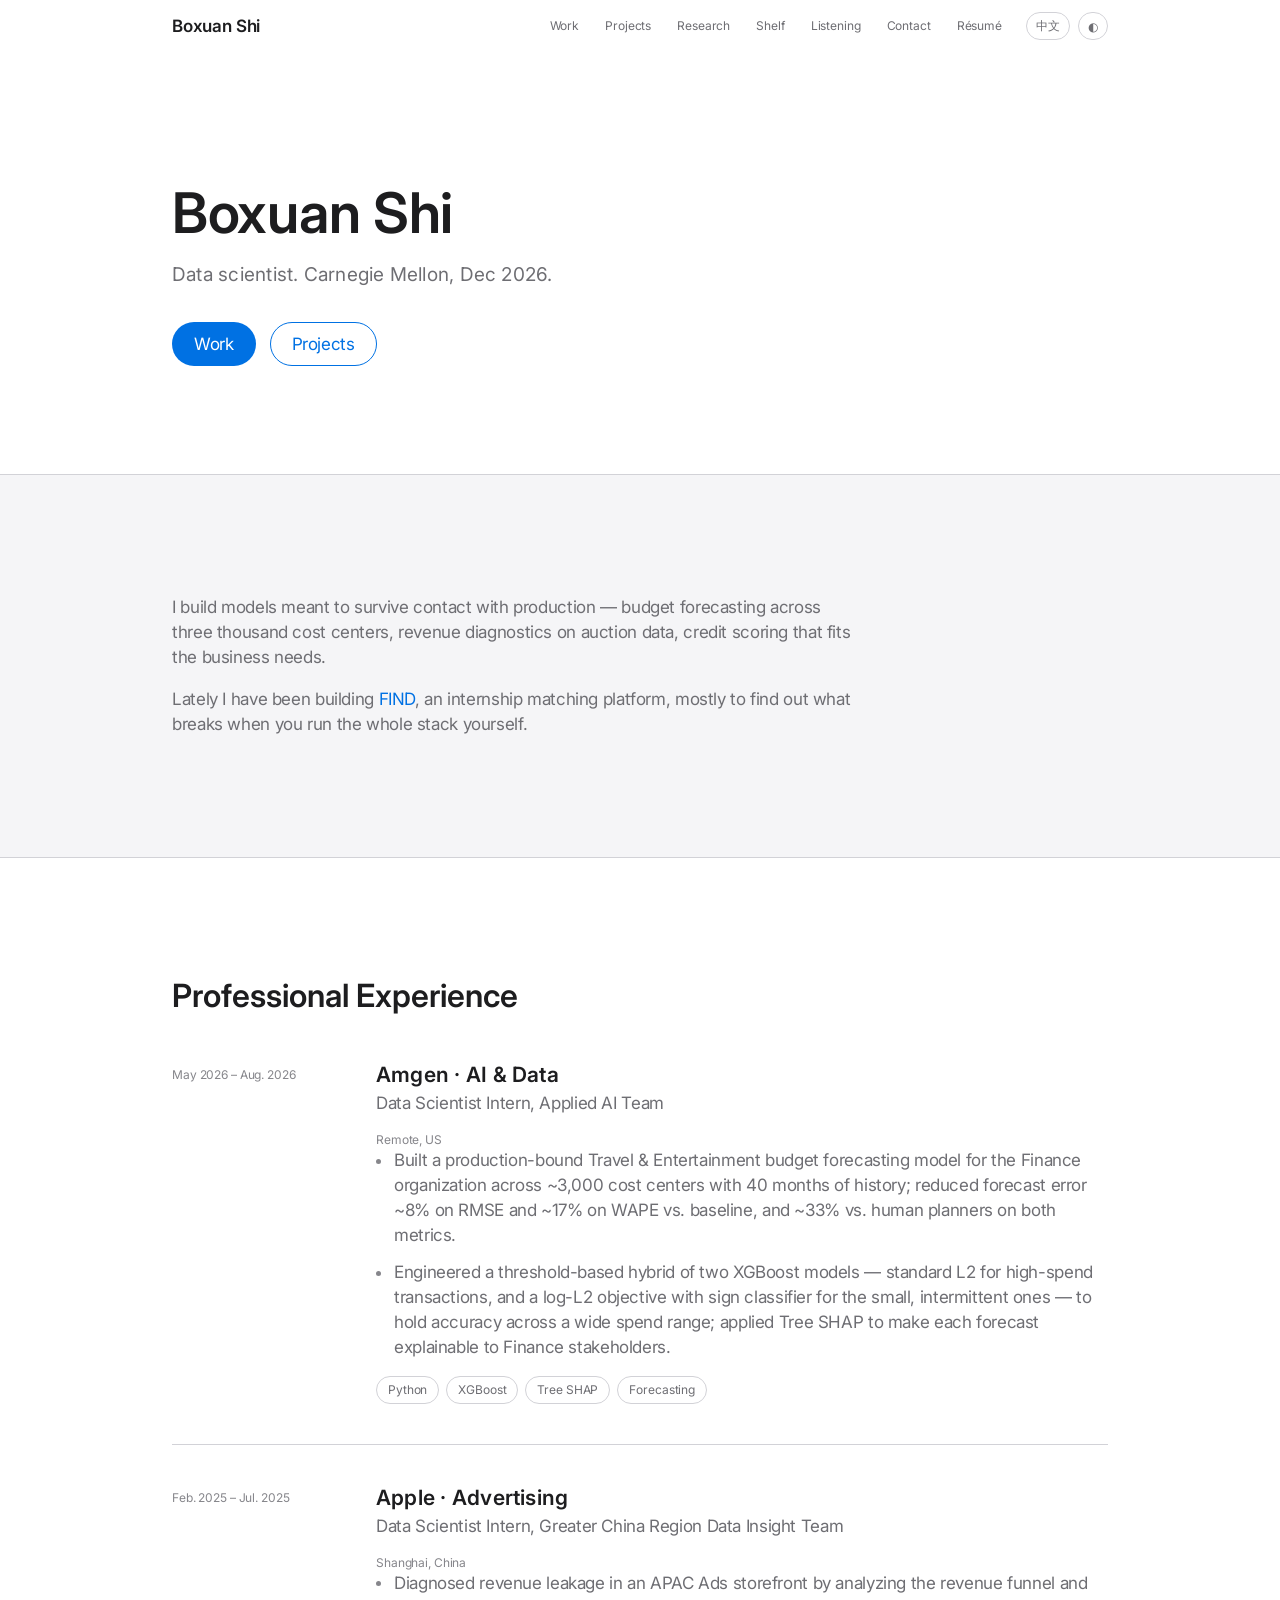
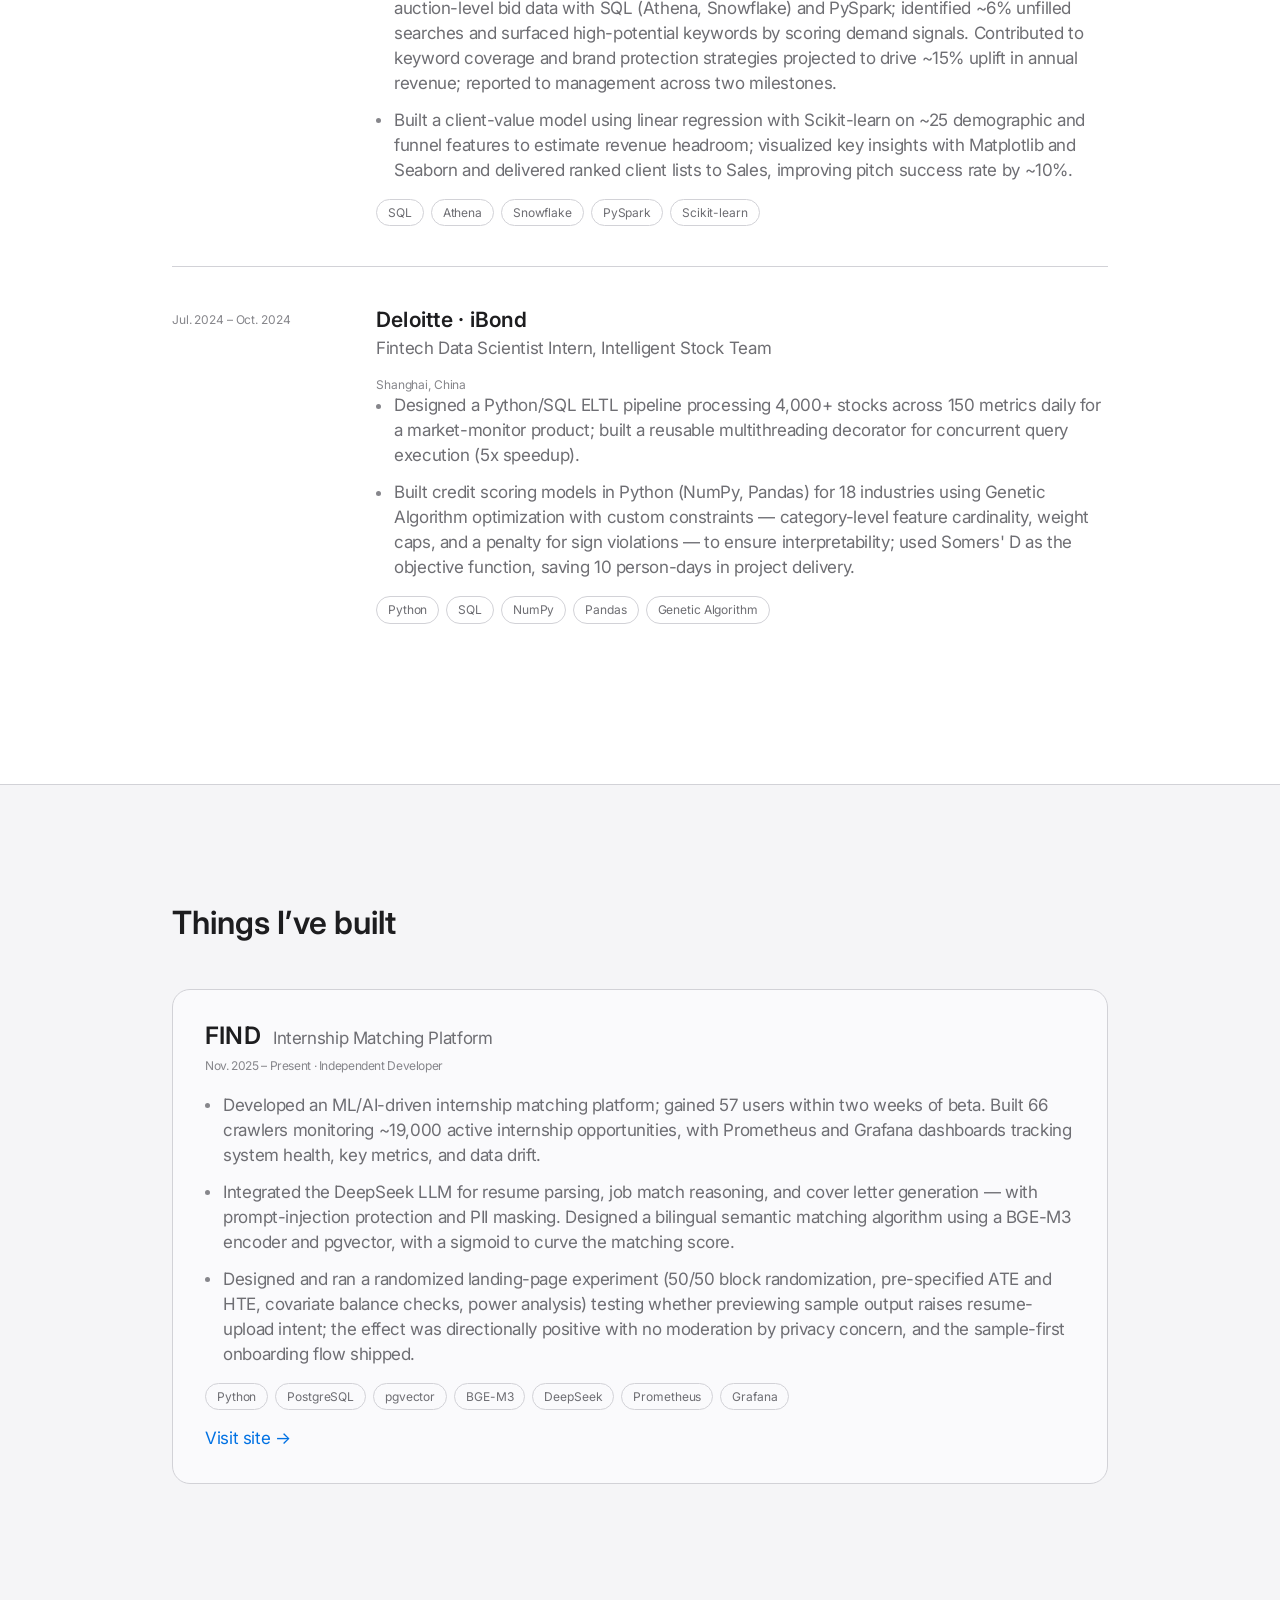
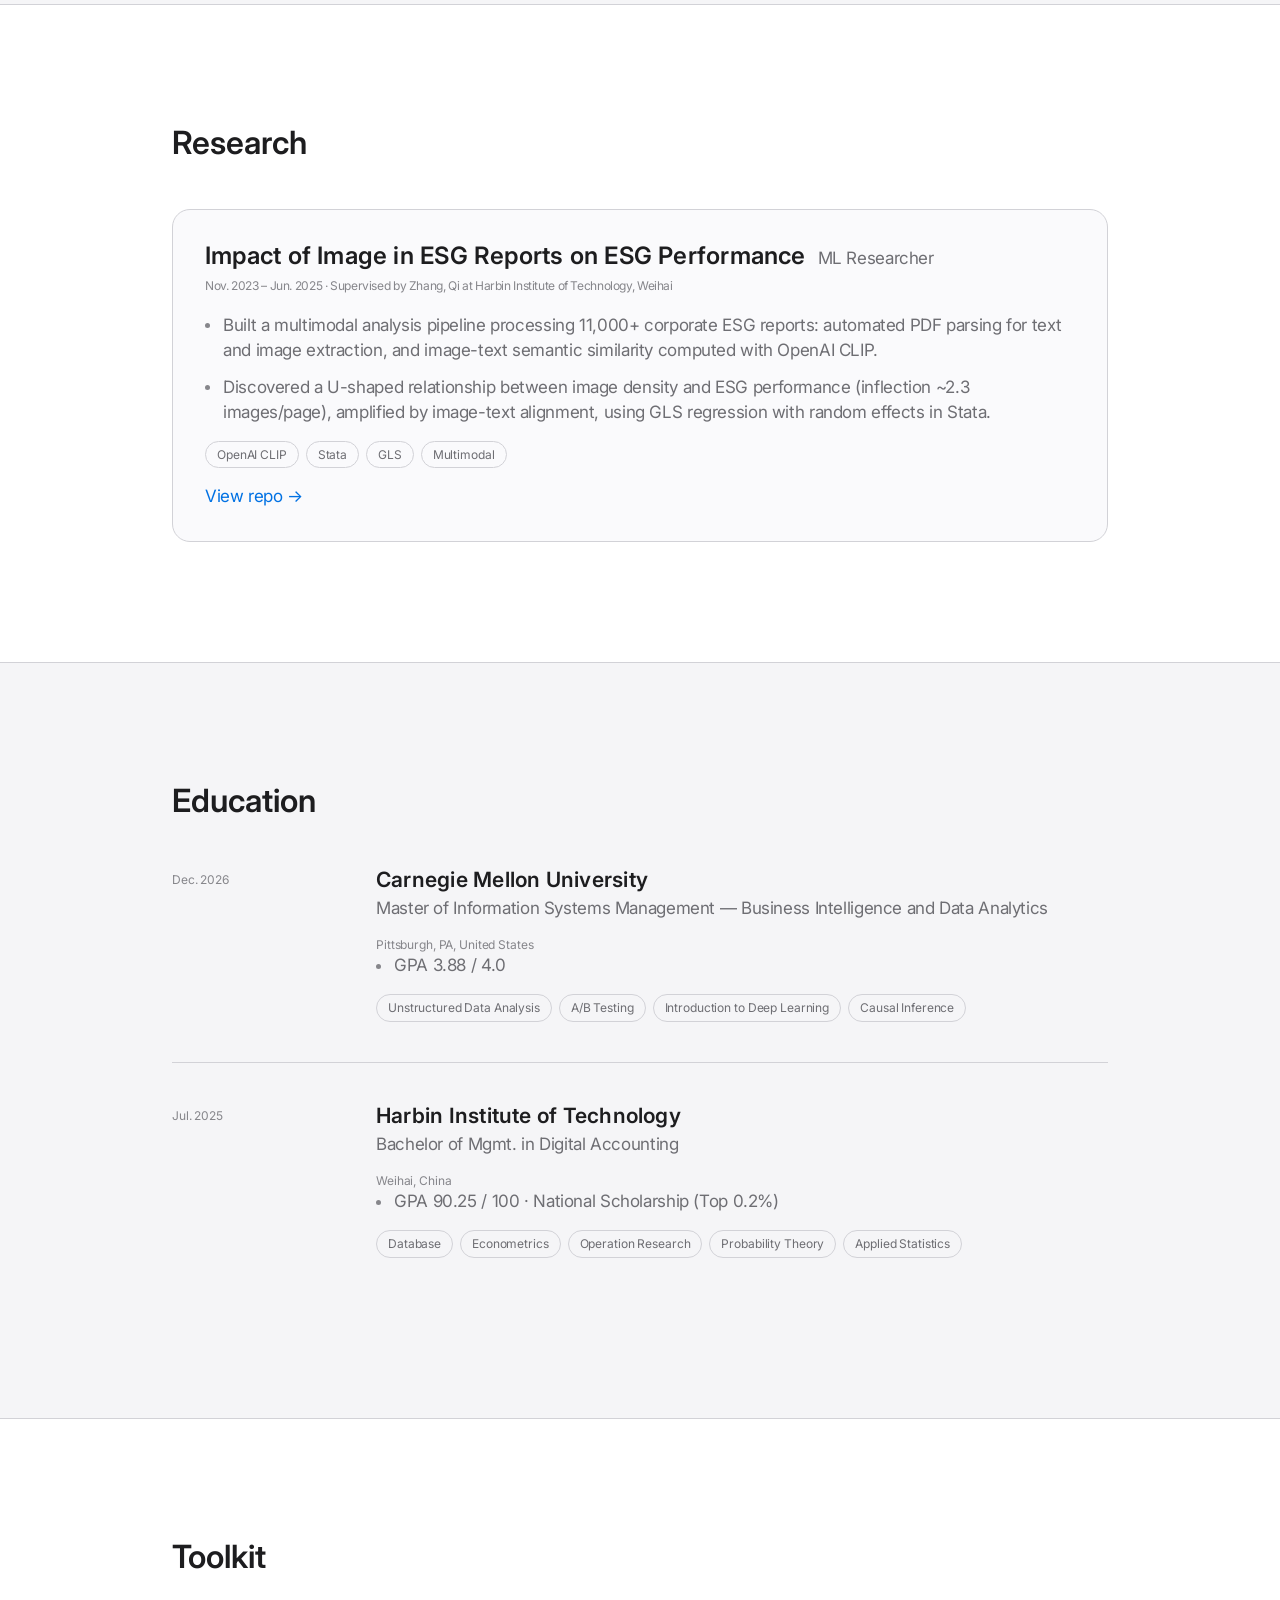
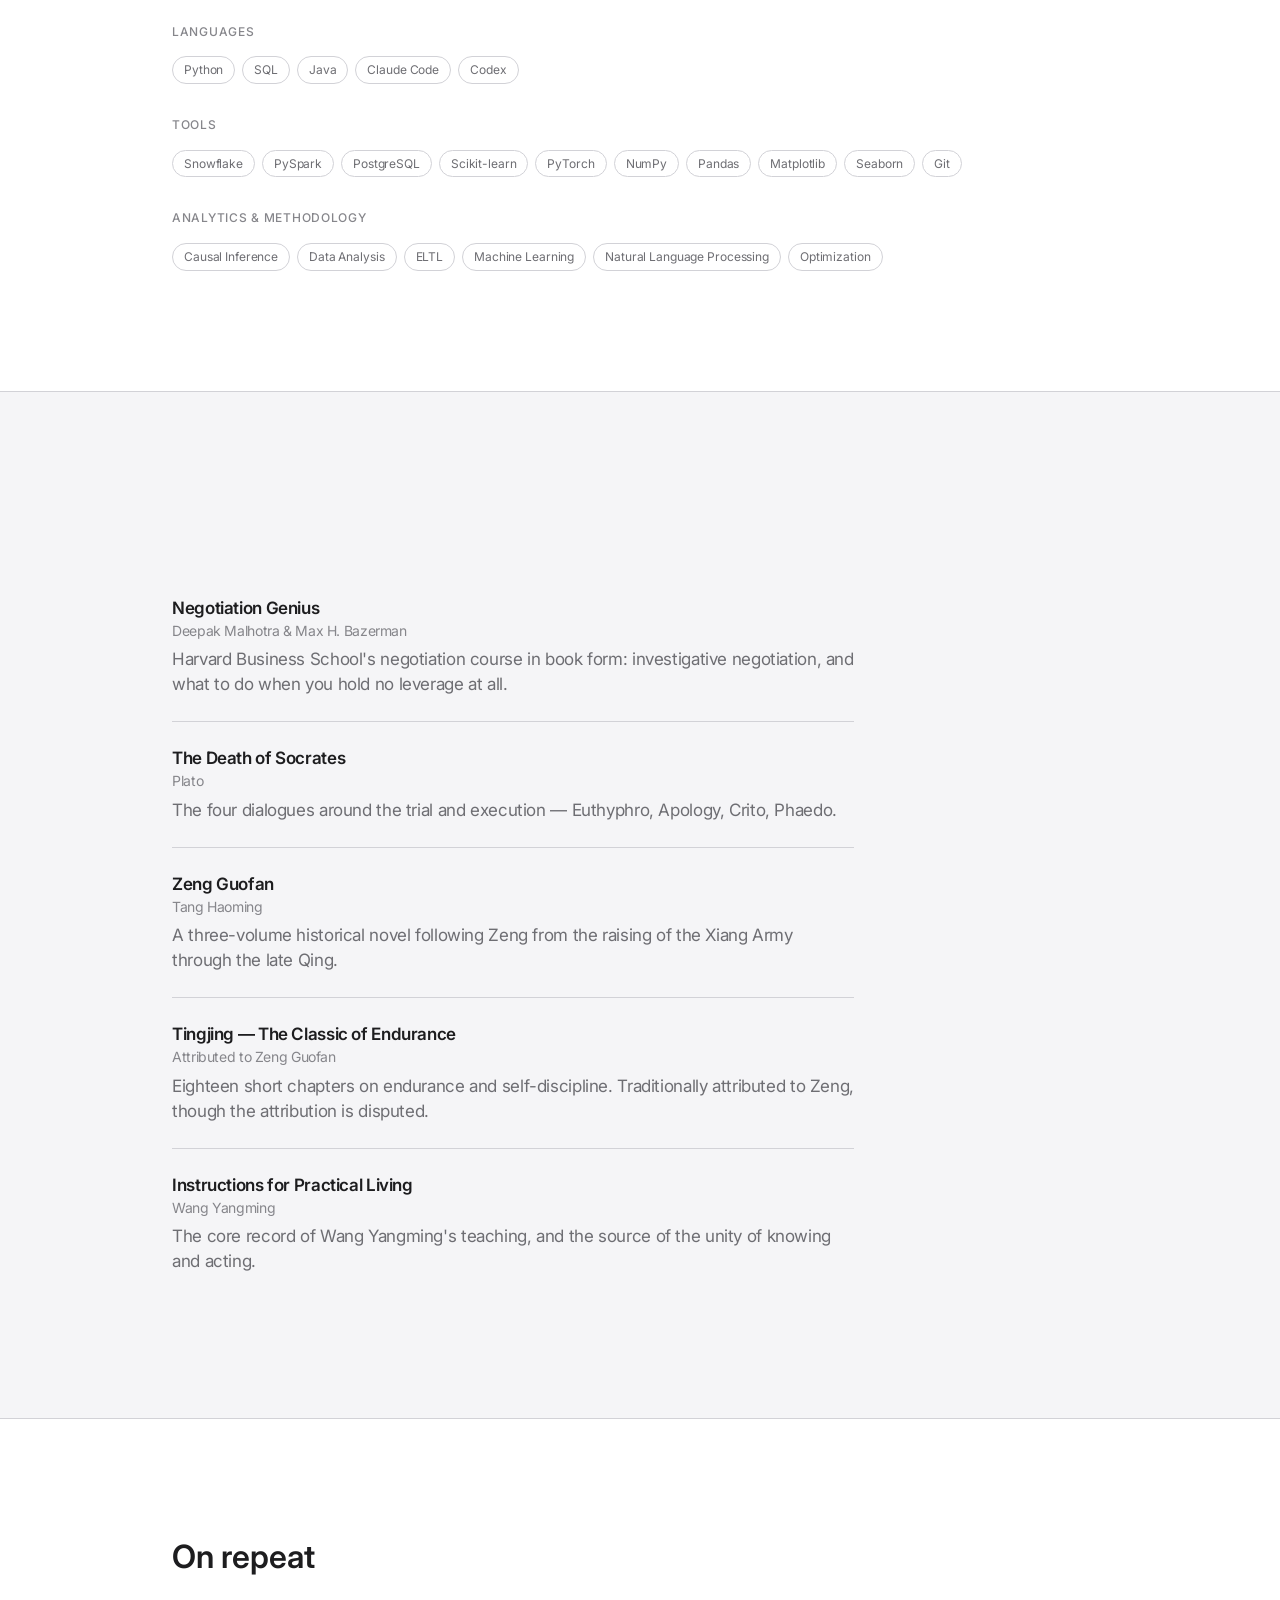
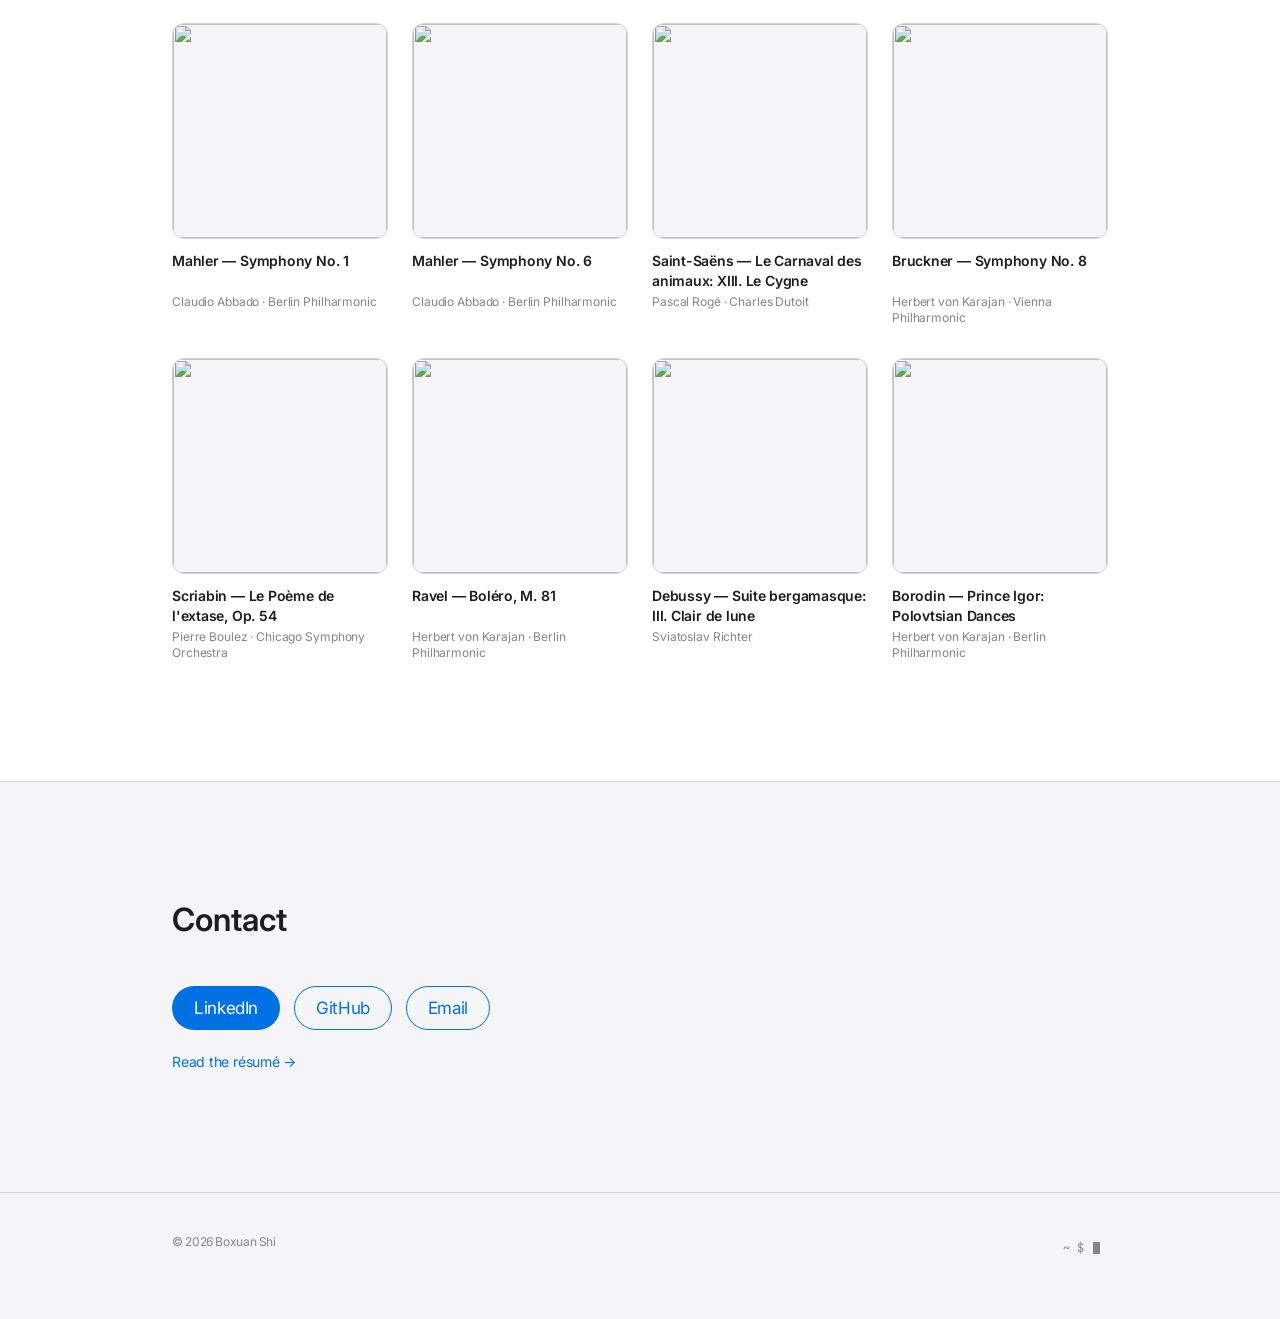
==== commit 6728982c: "Plainer section headings, LinkedIn first in contact Drops the uppercase eyebrow label above every se" ====
--- a/index.html
+++ b/index.html
@@ -105,8 +105,7 @@
   <section class="section" id="work">
     <div class="container">
       <div class="section__head reveal">
-        <div class="section__eyebrow"><span data-lang="en">Experience</span><span data-lang="zh">实习经历</span></div>
-        <h2><span data-lang="en">Where I&rsquo;ve worked</span><span data-lang="zh">工作过的地方</span></h2>
+        <h2><span data-lang="en">Professional Experience</span><span data-lang="zh">实习经历</span></h2>
       </div>
       <div class="timeline" id="experience-list"></div>
     </div>
@@ -115,7 +114,6 @@
   <section class="section section--subtle" id="projects">
     <div class="container">
       <div class="section__head reveal">
-        <div class="section__eyebrow"><span data-lang="en">Projects</span><span data-lang="zh">项目经历</span></div>
         <h2><span data-lang="en">Things I&rsquo;ve built</span><span data-lang="zh">做过的东西</span></h2>
       </div>
       <div class="cards cards--single" id="projects-list"></div>
@@ -125,7 +123,6 @@
   <section class="section" id="research">
     <div class="container">
       <div class="section__head reveal">
-        <div class="section__eyebrow"><span data-lang="en">Research</span><span data-lang="zh">研究经历</span></div>
         <h2><span data-lang="en">Research</span><span data-lang="zh">研究</span></h2>
       </div>
       <div class="cards cards--single" id="research-list"></div>
@@ -135,7 +132,6 @@
   <section class="section section--subtle" id="education">
     <div class="container">
       <div class="section__head reveal">
-        <div class="section__eyebrow"><span data-lang="en">Education</span><span data-lang="zh">教育背景</span></div>
         <h2><span data-lang="en">Education</span><span data-lang="zh">教育背景</span></h2>
       </div>
       <div class="timeline" id="education-list"></div>
@@ -145,7 +141,6 @@
   <section class="section" id="skills">
     <div class="container">
       <div class="section__head reveal">
-        <div class="section__eyebrow"><span data-lang="en">Toolkit</span><span data-lang="zh">技能</span></div>
         <h2><span data-lang="en">Toolkit</span><span data-lang="zh">技能</span></h2>
       </div>
       <div class="skills" id="skills-list"></div>
@@ -155,7 +150,6 @@
   <section class="section section--subtle" id="shelf">
     <div class="container">
       <div class="section__head reveal">
-        <div class="section__eyebrow"><span data-lang="en">Shelf</span><span data-lang="zh">书架</span></div>
         <h2><span data-lang="en">What I&rsquo;m reading</span><span data-lang="zh">最近在读</span></h2>
       </div>
       <div class="shelf" id="shelf-list"></div>
@@ -165,7 +159,6 @@
   <section class="section" id="listening">
     <div class="container">
       <div class="section__head reveal">
-        <div class="section__eyebrow"><span data-lang="en">Listening</span><span data-lang="zh">唱片</span></div>
         <h2><span data-lang="en">On repeat</span><span data-lang="zh">最近在听</span></h2>
       </div>
       <div class="albums" id="music-list"></div>
@@ -175,14 +168,9 @@
   <section class="section section--subtle" id="contact">
     <div class="container">
       <div class="section__head reveal">
-        <div class="section__eyebrow"><span data-lang="en">Contact</span><span data-lang="zh">联系</span></div>
-        <h2><span data-lang="en">Get in touch</span><span data-lang="zh">联系我</span></h2>
+        <h2><span data-lang="en">Contact</span><span data-lang="zh">联系</span></h2>
       </div>
       <div class="prose reveal">
-        <p>
-          <span data-lang="en">Happy to talk about forecasting, causal inference, or anything that broke in production.</span>
-          <span data-lang="zh">很乐意聊聊预测建模、因果推断，或任何在生产环境里出过问题的事情。</span>
-        </p>
         <div class="contact__links" id="contact-links"></div>
         <p class="t-small" style="margin-top:22px">
           <a href="/resume.html"><span data-lang="en">Read the résumé →</span><span data-lang="zh">查看简历 →</span></a>
--- a/assets/css/layout.css
+++ b/assets/css/layout.css
@@ -18,14 +18,6 @@
 .section--subtle { background: var(--bg-subtle); }
 
 .section__head { margin-bottom: 48px; }
-.section__eyebrow {
-  font-size: var(--fs-caption);
-  letter-spacing: 0.06em;
-  text-transform: uppercase;
-  color: var(--text-tertiary);
-  margin-bottom: 10px;
-  font-weight: var(--fw-medium);
-}
 
 /* --- Nav ------------------------------------------------------------------ */
 .nav {
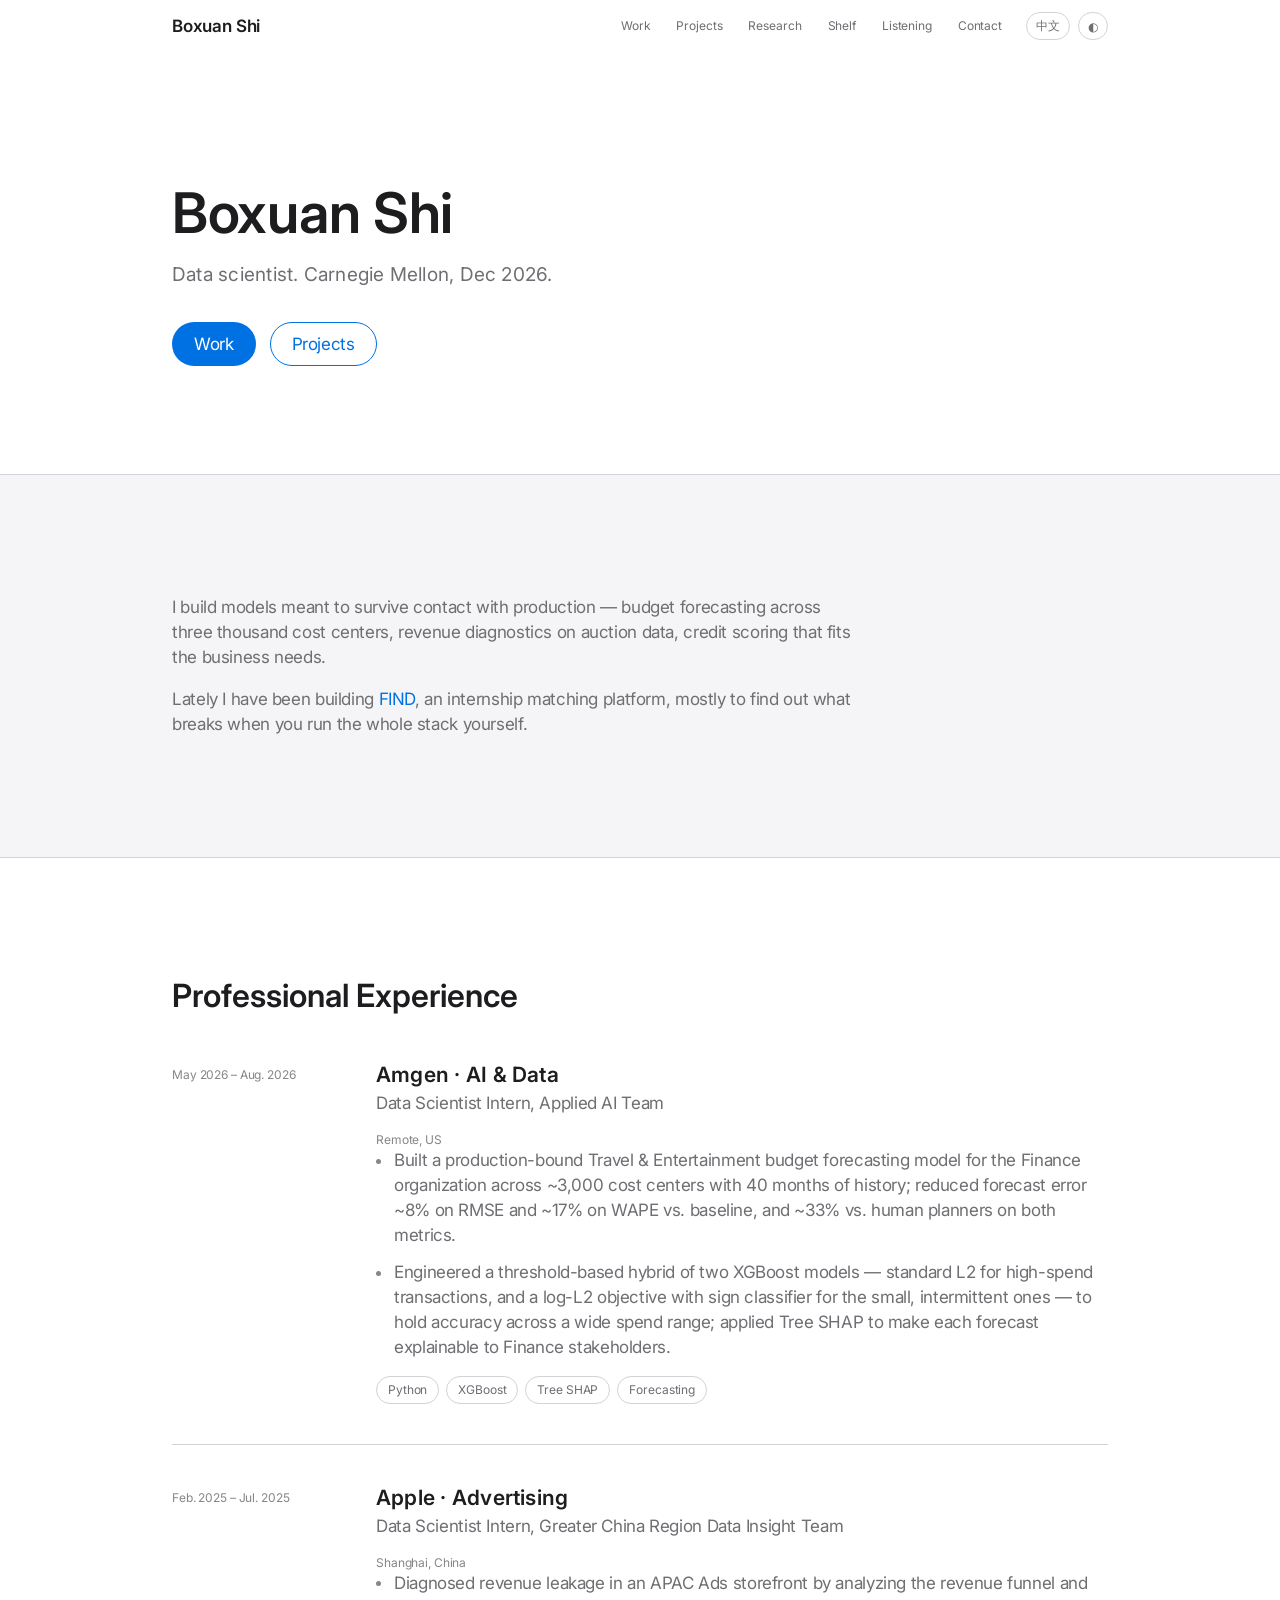
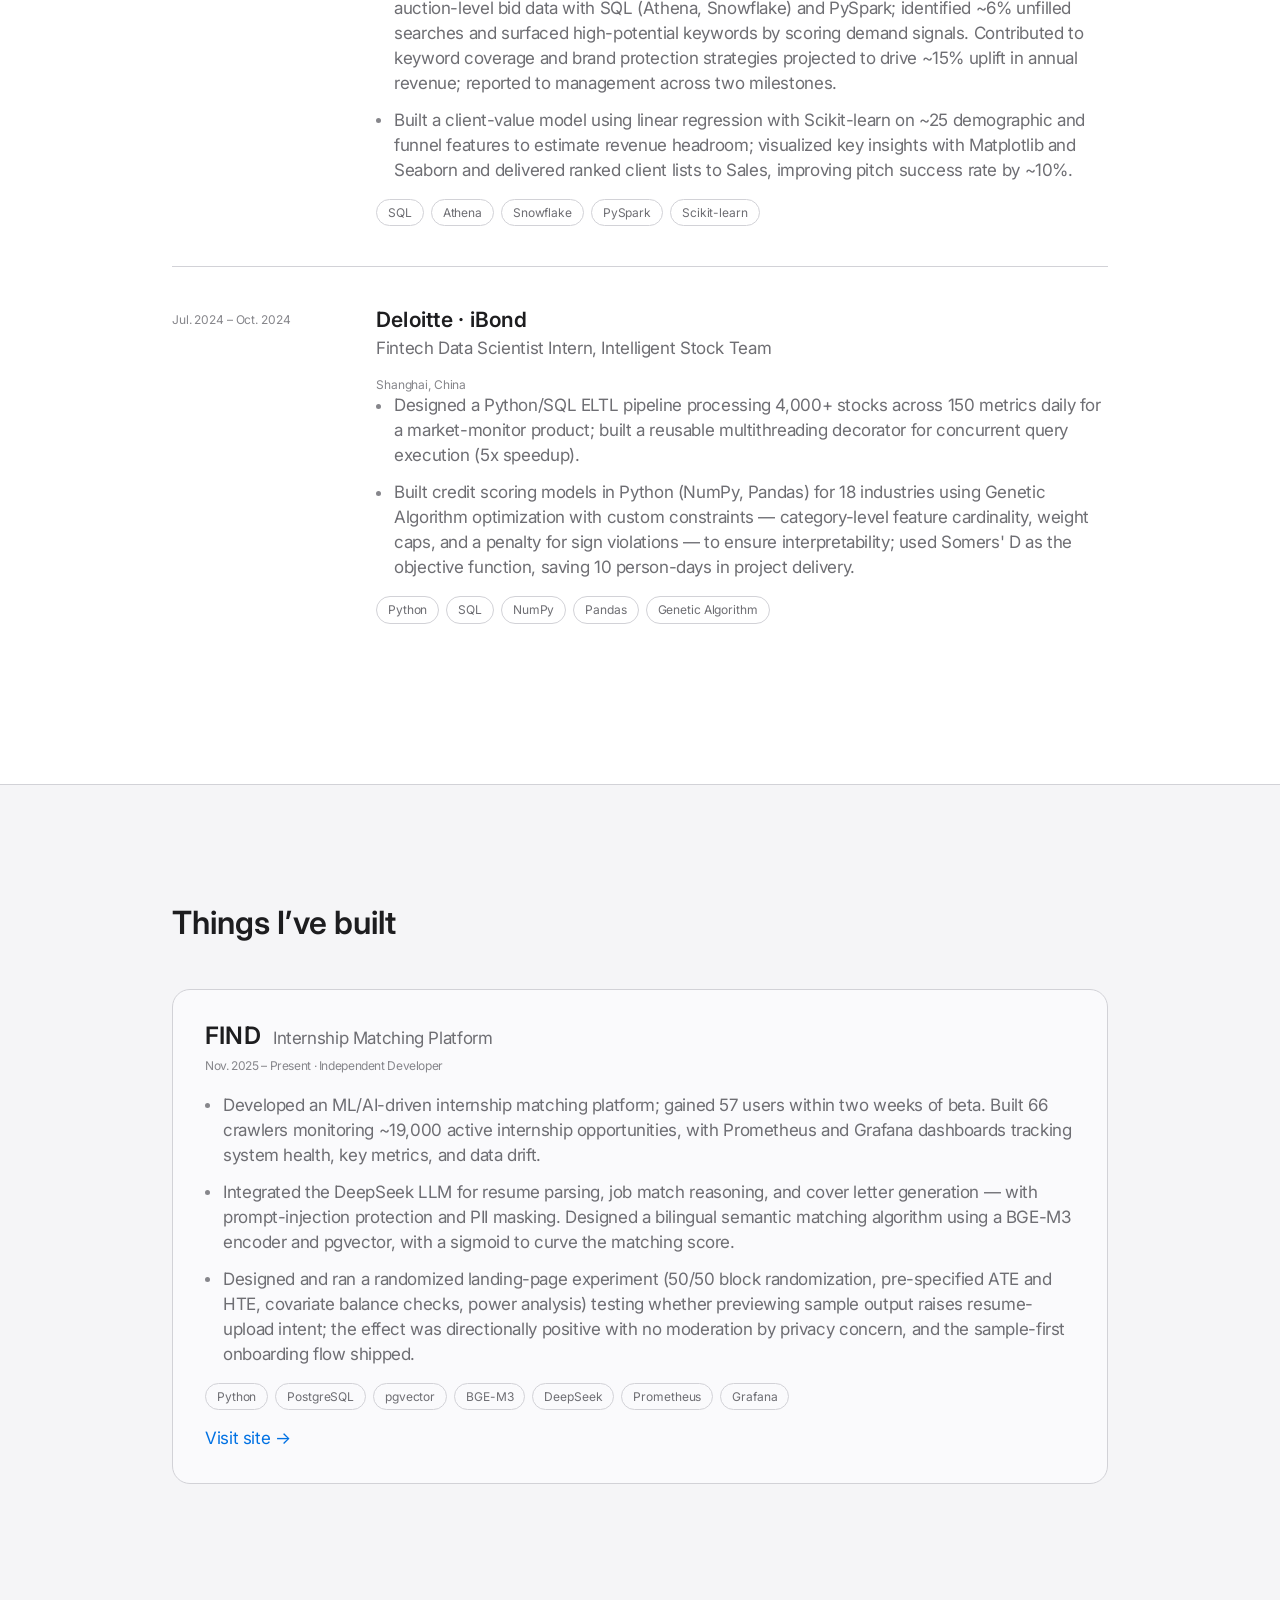
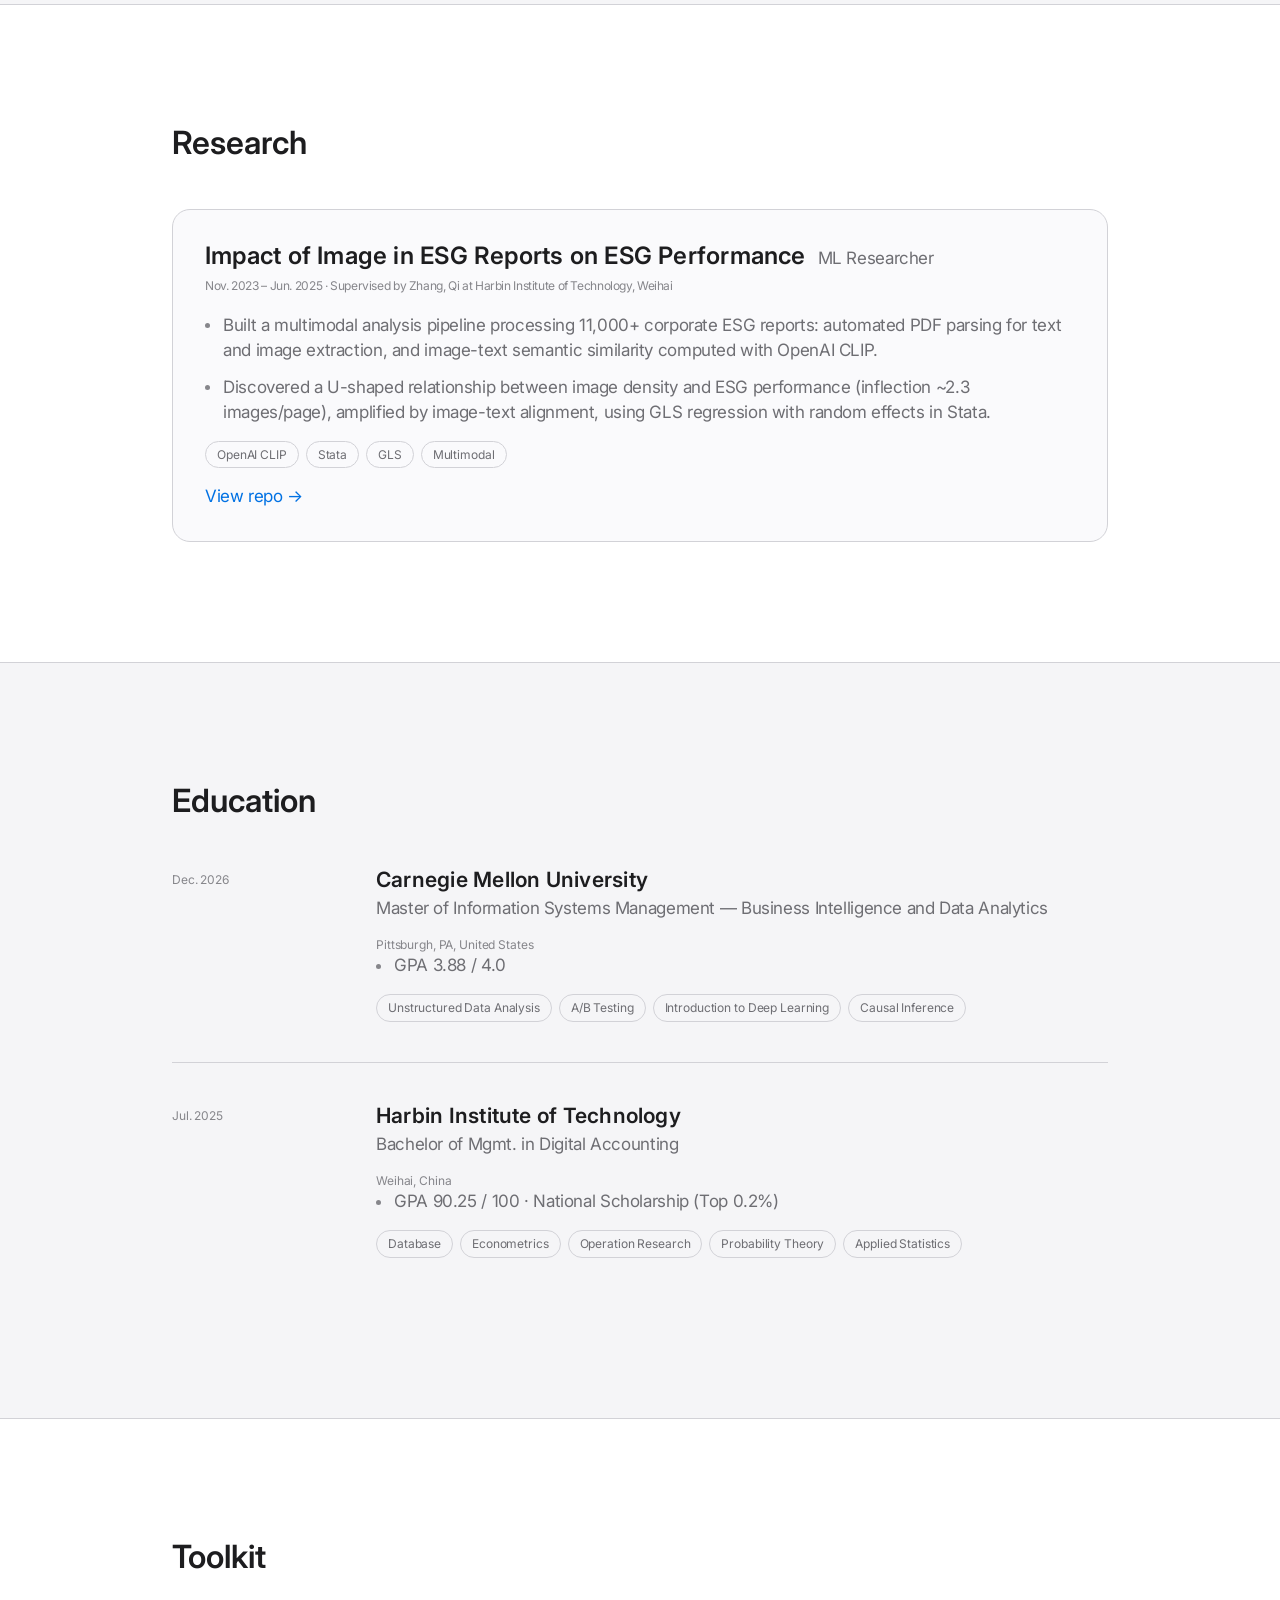
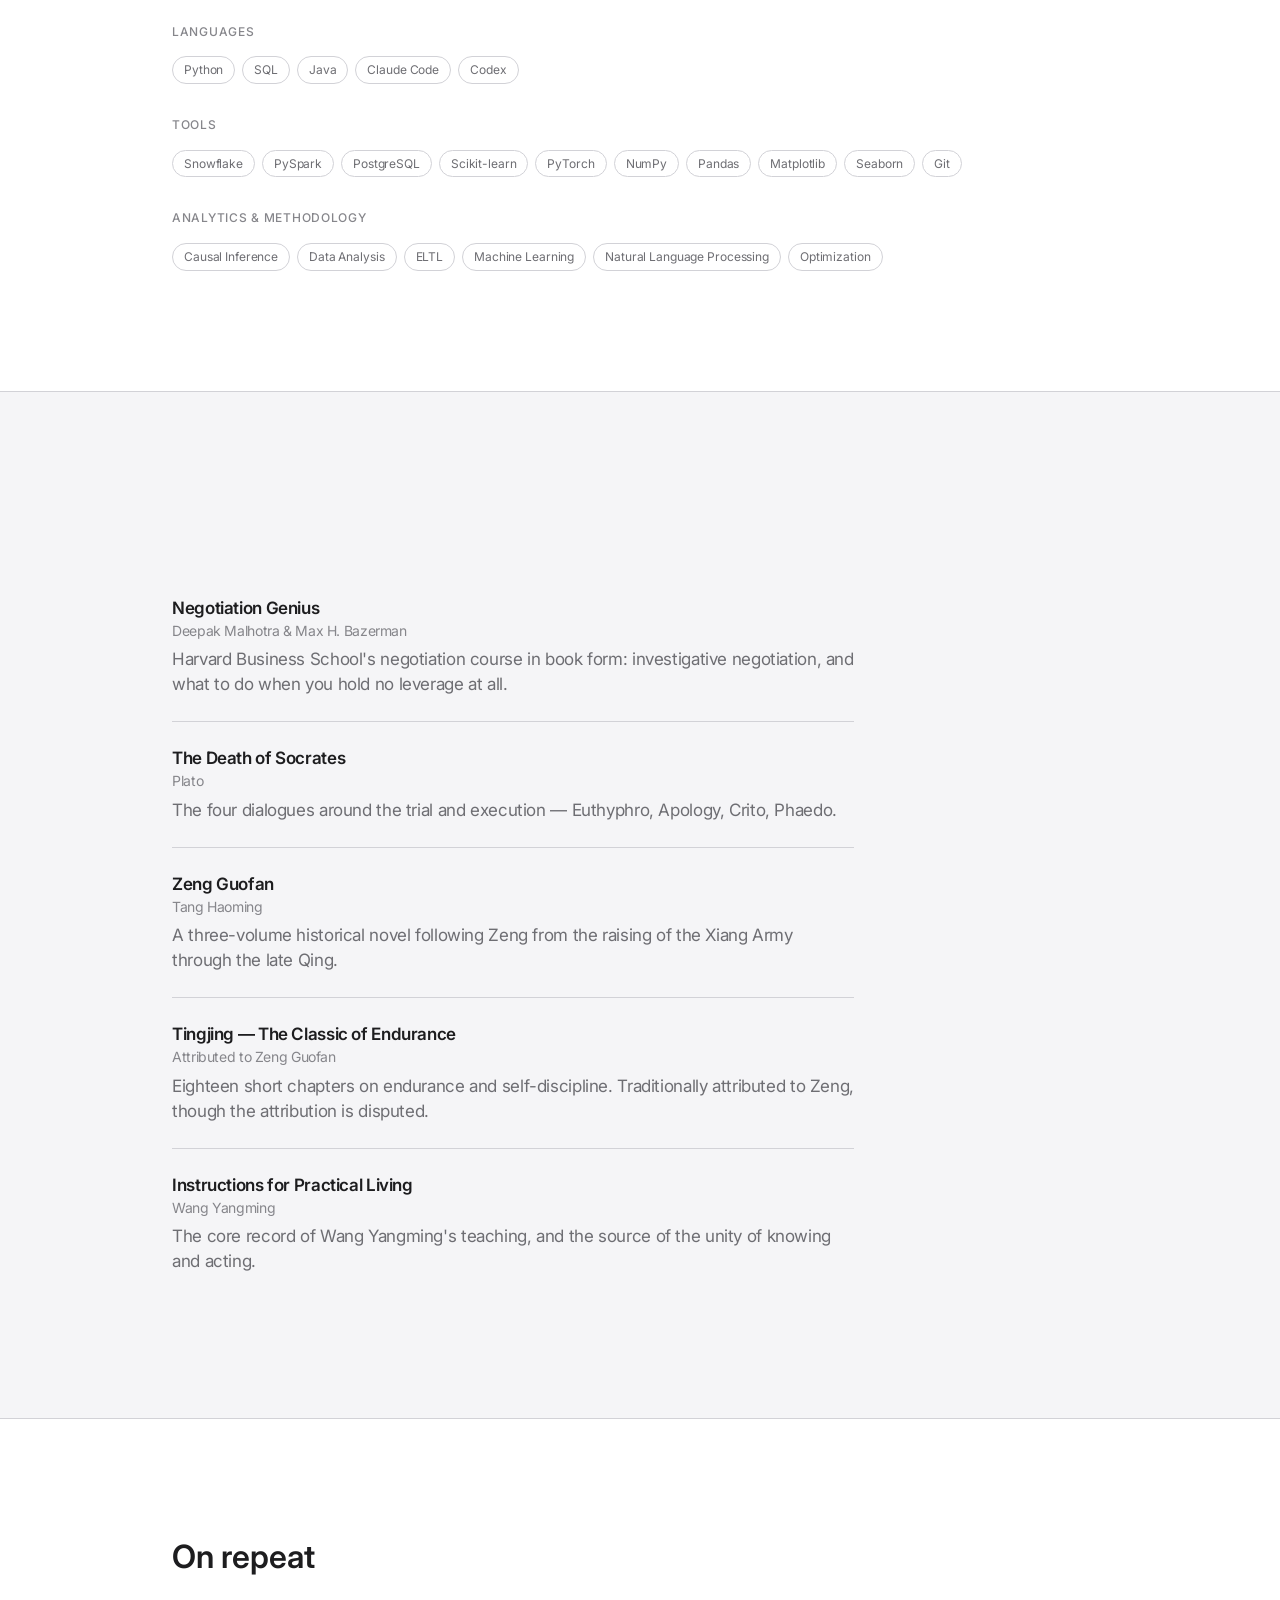
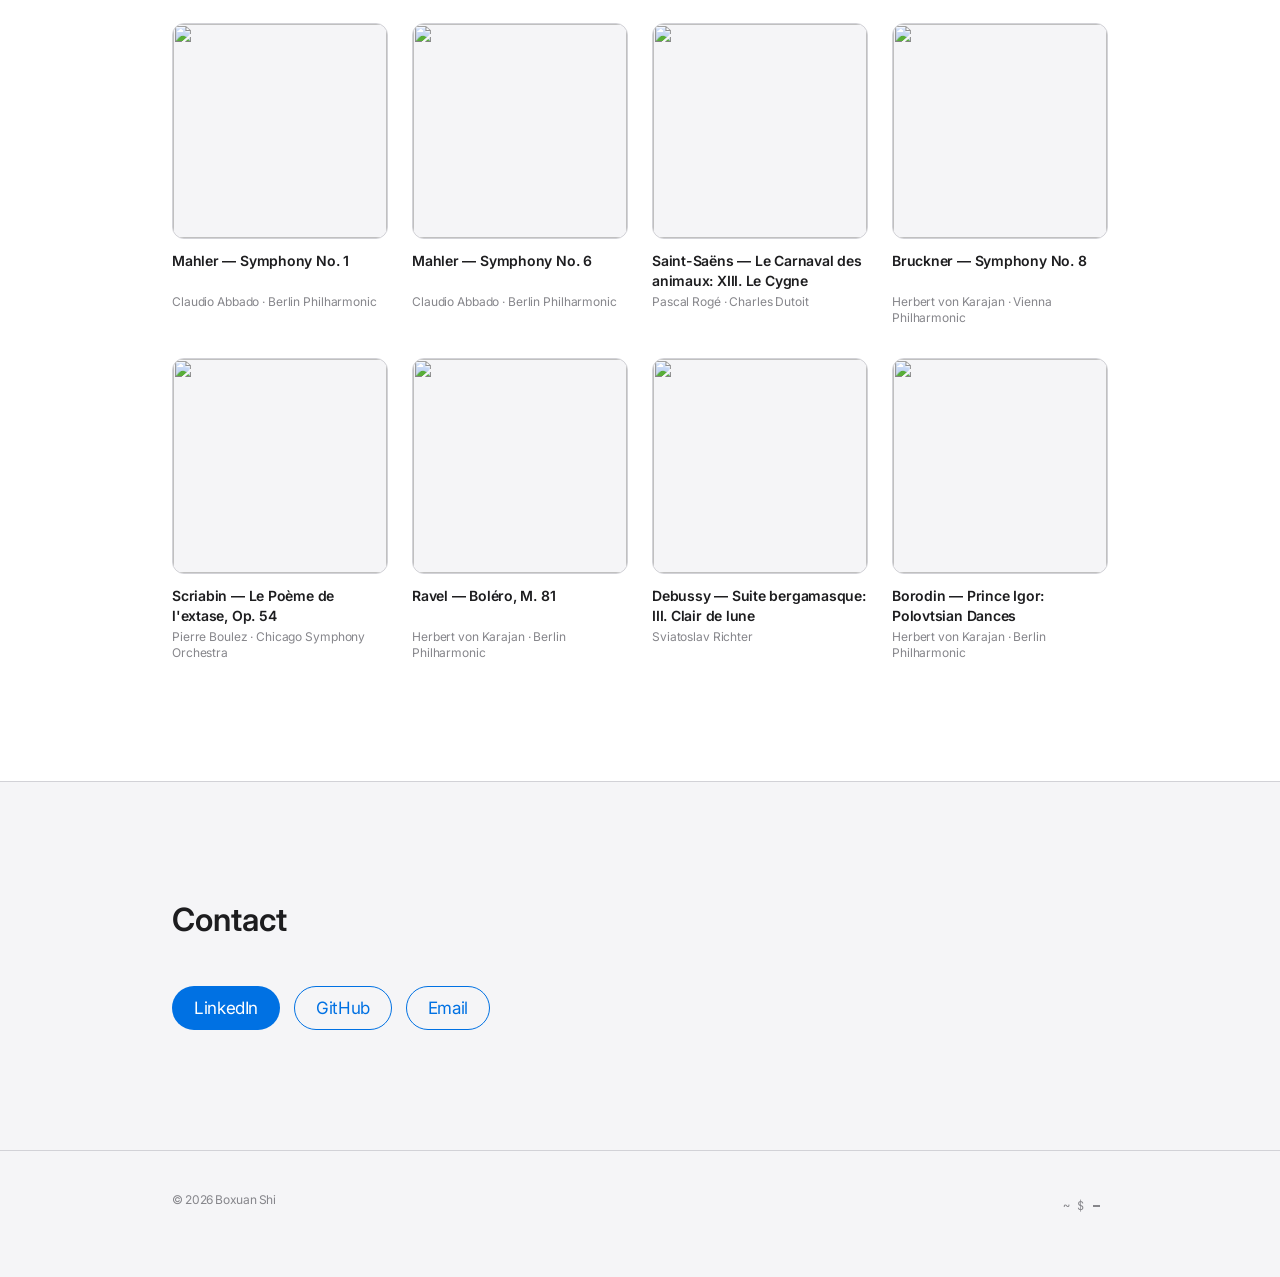
==== commit f10ce29c: "Full-screen terminal, fix anchor scrolling, drop the résumé Terminal reworked after ak.hypergryph.co" ====
--- a/index.html
+++ b/index.html
@@ -51,7 +51,6 @@
       <a class="nav__link" href="#shelf"><span data-lang="en">Shelf</span><span data-lang="zh">书架</span></a>
       <a class="nav__link" href="#listening"><span data-lang="en">Listening</span><span data-lang="zh">唱片</span></a>
       <a class="nav__link" href="#contact"><span data-lang="en">Contact</span><span data-lang="zh">联系</span></a>
-      <a class="nav__link" href="/resume.html"><span data-lang="en">Résumé</span><span data-lang="zh">简历</span></a>
     </nav>
     <div class="nav__tools">
       <button class="icon-btn" id="lang-toggle" type="button" data-lang-label>中文</button>
@@ -172,9 +171,6 @@
       </div>
       <div class="prose reveal">
         <div class="contact__links" id="contact-links"></div>
-        <p class="t-small" style="margin-top:22px">
-          <a href="/resume.html"><span data-lang="en">Read the résumé →</span><span data-lang="zh">查看简历 →</span></a>
-        </p>
       </div>
     </div>
   </section>
--- a/assets/css/tokens.css
+++ b/assets/css/tokens.css
@@ -41,6 +41,8 @@
   --gutter: 22px;
   --section-y: 120px;
   --section-y-sm: 72px;
+  --nav-h: 52px;
+  --anchor-gap: 32px;
 
   /* --- Shape ------------------------------------------------------------- */
   --radius-button: 980px;     /* the pill, verbatim from Apple */
--- a/assets/css/base.css
+++ b/assets/css/base.css
@@ -7,7 +7,11 @@
 html {
   -webkit-text-size-adjust: 100%;
   scroll-behavior: smooth;
-  scroll-padding-top: 76px;   /* clears the sticky nav on anchor jumps */
+  /* Anchor jumps land on the section box, which then has --section-y of its
+     own padding before the heading — that padding was the visible gap, with
+     the previous section's band still showing above it. Cancel the padding
+     via scroll-margin on the section, then leave nav height plus a gap. */
+  scroll-padding-top: calc(var(--nav-h) + var(--anchor-gap));
 }
 
 @media (prefers-reduced-motion: reduce) {
--- a/assets/css/layout.css
+++ b/assets/css/layout.css
@@ -13,6 +13,10 @@
 .section {
   padding-block: var(--section-y);
   border-top: 1px solid var(--hairline);
+  /* Negative, deliberately: it discounts the section's own top padding so an
+     anchor lands on the heading. Tracks --section-y, so the small-screen
+     value follows automatically. */
+  scroll-margin-top: calc(-1 * var(--section-y));
 }
 .section:first-of-type { border-top: none; }
 .section--subtle { background: var(--bg-subtle); }
@@ -282,14 +286,20 @@
   transition: color var(--dur-fast) var(--ease);
 }
 .footer__terminal:hover { color: var(--accent); }
+/* Underline rather than block, matching the cursor inside the terminal it
+   opens. Blink timing is the reference's: 1.1s steps(1), resting at 0.65. */
 .footer__caret {
   display: inline-block;
-  width: 7px; height: 1.05em;
-  background: currentColor;
+  width: 0.55em;
+  border-bottom: 2px solid currentColor;
   vertical-align: text-bottom;
-  animation: caret-blink 1.06s steps(1, end) infinite;
-}
-@keyframes caret-blink { 0%, 50% { opacity: 1; } 50.01%, 100% { opacity: 0; } }
+  animation: caret-blink 1.1s steps(1) infinite;
+}
+@keyframes caret-blink { 0%, 49% { opacity: 0.65; } 50%, 100% { opacity: 0; } }
+
+@media (prefers-reduced-motion: reduce) {
+  .footer__caret { animation: none; opacity: 0.65; }
+}
 
 /* --- Scroll reveal --------------------------------------------------------
    Scoped to .js-reveal, which main.js adds to <html> ONLY once it has an
--- a/assets/css/terminal.css
+++ b/assets/css/terminal.css
@@ -1,16 +1,33 @@
 /* ===========================================================================
-   terminal.css — the easter egg overlay
-   Near-black rather than phosphor by default; `theme green|amber` is there
-   for the CRT purists without imposing that look on everyone.
+   terminal.css — full-screen terminal
+   Palette and metrics extracted from ak.hypergryph.com/ama-10/devlog
+   (2026-09-09): #050505 ground rather than pure black, a three-step grey
+   ramp, one acid signal colour, 14px/1.9, and an underline cursor.
    =========================================================================== */
 
 .term {
-  position: fixed; inset: 0; z-index: 500;
-  display: flex; align-items: center; justify-content: center;
-  padding: clamp(12px, 4vw, 48px);
-  background: var(--overlay-scrim);
-  -webkit-backdrop-filter: blur(8px);
-  backdrop-filter: blur(8px);
+  position: fixed;
+  inset: 0;
+  z-index: 500;
+
+  --term-bg: #050505;
+  --term-fg: #e8e8e8;
+  --term-dim: #6a6a6a;
+  --term-mid: #c8c8c8;
+  --term-err: #c66;
+  --term-signal: #bbff00;
+
+  background: var(--term-bg);
+  color: var(--term-fg);
+  font-family: var(--font-mono);
+  font-size: 14px;
+  line-height: 1.9;
+  letter-spacing: 0;
+
+  overflow-y: auto;
+  overflow-x: hidden;
+  overscroll-behavior: contain;
+
   opacity: 0;
   transition: opacity var(--dur-fast) var(--ease);
 }
@@ -23,167 +40,113 @@
 
 body.is-term-open { overflow: hidden; }
 
-.term__panel {
-  --term-bg: #0a0a0c;
-  --term-fg: #e8e8ed;
-  --term-dim: #6e6e73;
-  --term-accent: #2997ff;
-  --term-err: #ff6b6b;
+.term ::selection { background: #333; color: var(--term-fg); }
 
-  width: min(920px, 100%);
-  height: min(640px, 100%);
-  display: flex; flex-direction: column;
-  background: var(--term-bg);
-  color: var(--term-fg);
-  border-radius: var(--radius-panel);
-  border: 1px solid #2a2a2e;
-  box-shadow: 0 24px 68px rgba(0, 0, 0, 0.55);
-  overflow: hidden;
-  transform: translateY(10px) scale(0.995);
-  transition: transform var(--dur-fast) var(--ease);
-}
-.term.is-open .term__panel { transform: none; }
+/* Optional phosphor variants, via the `theme` command. */
+.term[data-term-theme="green"] { --term-fg: #4aff9f; --term-mid: #2fd07d; --term-dim: #1f8a54; --term-signal: #7dffc0; }
+.term[data-term-theme="amber"] { --term-fg: #ffb454; --term-mid: #d8933c; --term-dim: #a3711f; --term-signal: #ffd28a; }
 
-/* Optional phosphor themes, set by the `theme` command. */
-.term[data-term-theme="green"] .term__panel {
-  --term-bg: #001b0d; --term-fg: #4aff9f; --term-dim: #1f8a54;
-  --term-accent: #7dffc0; --term-err: #ff8f6b;
-}
-.term[data-term-theme="amber"] .term__panel {
-  --term-bg: #1a1103; --term-fg: #ffb454; --term-dim: #a3711f;
-  --term-accent: #ffd28a; --term-err: #ff7a5c;
+/* --- The column -----------------------------------------------------------
+   A narrow measure adrift in a lot of empty ground is most of the effect. */
+.term__col {
+  max-width: 760px;
+  margin-inline: auto;
+  padding: 18vh 24px 24vh;
+  min-height: 100vh;
+  min-height: 100dvh;
 }
 
-/* --- Title bar ------------------------------------------------------------ */
-.term__bar {
-  display: flex; align-items: center; gap: 12px;
-  padding: 10px 14px;
-  border-bottom: 1px solid #232327;
-  background: rgba(255, 255, 255, 0.02);
-  flex-shrink: 0;
-}
-.term__dots { display: flex; gap: 7px; }
-.term__dot { width: 11px; height: 11px; border-radius: 50%; display: block; }
-.term__dot--r { background: #ff5f57; }
-.term__dot--y { background: #febc2e; }
-.term__dot--g { background: #28c840; }
-
-.term__title {
-  font-family: var(--font-mono);
-  font-size: 12px;
-  color: var(--term-dim);
-  margin-inline: auto;
-  white-space: nowrap; overflow: hidden; text-overflow: ellipsis;
-}
-
-.term__close {
-  appearance: none; background: transparent;
-  border: 1px solid #35353a; color: var(--term-dim);
-  font-family: var(--font-mono); font-size: 11px;
-  padding: 3px 9px; border-radius: var(--radius-button);
-  cursor: pointer;
-  transition: color var(--dur-micro) var(--ease),
-              border-color var(--dur-micro) var(--ease);
-}
-.term__close:hover { color: var(--term-fg); border-color: var(--term-dim); }
-
 /* --- Output --------------------------------------------------------------- */
-.term__scroll {
-  flex: 1; overflow-y: auto; overflow-x: auto;
-  padding: 18px 18px 6px;
-  scrollbar-width: thin;
-  scrollbar-color: #35353a transparent;
-}
-.term__scroll::-webkit-scrollbar { width: 9px; height: 9px; }
-.term__scroll::-webkit-scrollbar-thumb {
-  background: #35353a; border-radius: 5px;
-}
-
-.term__output {
-  font-family: var(--font-mono);
-  font-size: 13px;
-  line-height: 1.55;
-  letter-spacing: 0;
-}
+.term__output { display: block; }
 
 .term__line {
   white-space: pre-wrap;
   word-break: break-word;
-  margin-bottom: 2px;
+  color: var(--term-mid);
 }
-/* ASCII art must never wrap — it scrolls sideways instead. */
+
+/* ASCII art fuses into letterforms only near line-height 1; the 1.9 used for
+   prose output leaves visible seams between rows. */
 .term__line--ascii {
   white-space: pre;
   word-break: normal;
-  color: var(--term-accent);
-  margin-block: 6px 10px;
-  /* Block art fuses into letterforms only near line-height 1; the 1.55 used
-     for prose output leaves visible seams between rows. */
   line-height: 1.05;
+  color: var(--term-dim);
+  margin-block: 4px 18px;
+  overflow-x: auto;
 }
-.term__line--err { color: var(--term-err); }
+
+.term__line--err   { color: var(--term-err); }
 .term__line--muted { color: var(--term-dim); }
-.term__line--echo { color: var(--term-fg); margin-top: 8px; }
-.term__echo-prompt { color: var(--term-accent); }
+.term__line--out   { color: var(--term-mid); }
+
+/* An echoed command: dim marker, bright text — the reference's two-tone. */
+.term__line--echo { color: var(--term-fg); margin-top: 14px; }
+.term__echo-prompt { color: var(--term-dim); }
 
 /* --- Input ---------------------------------------------------------------- */
 .term__inputline {
-  display: flex; align-items: baseline; gap: 8px;
-  padding: 8px 18px 14px;
-  font-family: var(--font-mono);
-  font-size: 13px;
-  flex-shrink: 0;
+  display: flex;
+  align-items: baseline;
+  gap: 10px;
+  margin-top: 14px;
 }
-.term__prompt { color: var(--term-accent); white-space: nowrap; }
+.term__prompt { color: var(--term-dim); white-space: nowrap; }
 
 .term__input {
   flex: 1; min-width: 0;
   appearance: none; background: transparent; border: none;
   color: var(--term-fg);
-  font-family: var(--font-mono);
-  font-size: 13px;
-  line-height: 1.55;
+  font: inherit;
+  letter-spacing: inherit;
   padding: 0;
-  caret-color: var(--term-accent);
+  caret-color: var(--term-signal);
 }
 .term__input:focus { outline: none; }
 
-/* --- Mobile chips --------------------------------------------------------- */
+/* --- Exit affordance ------------------------------------------------------
+   The reference is a standalone page and needs no way out. This is an overlay,
+   so a pointer user must have one — kept to a dim word in the corner. */
+.term__esc {
+  position: fixed;
+  top: 18px; right: 22px;
+  appearance: none; background: transparent; border: none;
+  font: inherit;
+  color: var(--term-dim);
+  cursor: pointer;
+  padding: 4px 6px;
+  transition: color var(--dur-micro) var(--ease);
+}
+.term__esc:hover { color: var(--term-fg); }
+
+/* --- Mobile chips ---------------------------------------------------------- */
 .term__chips {
   display: none;
-  gap: 6px; padding: 0 14px 12px;
-  overflow-x: auto;
-  scrollbar-width: none;
-  flex-shrink: 0;
+  gap: 8px; margin-top: 22px;
+  flex-wrap: wrap;
 }
-.term__chips::-webkit-scrollbar { display: none; }
-
 .term__chip {
-  appearance: none; flex-shrink: 0;
-  background: rgba(255, 255, 255, 0.06);
-  border: 1px solid #2f2f34;
-  color: var(--term-fg);
-  font-family: var(--font-mono); font-size: 12px;
-  padding: 6px 12px; border-radius: var(--radius-button);
+  appearance: none;
+  background: transparent;
+  border: 1px solid #2a2a2a;
+  color: var(--term-dim);
+  font: inherit;
+  line-height: 1.6;
+  padding: 2px 10px;
   cursor: pointer;
 }
-.term__chip:active { background: rgba(255, 255, 255, 0.14); }
+.term__chip:active { color: var(--term-fg); border-color: var(--term-dim); }
 
-/* Touch devices get the tap-to-run row; keyboards don't need it. */
 @media (hover: none) and (pointer: coarse) {
   .term__chips { display: flex; }
 }
 
 @media (max-width: 734px) {
-  .term { padding: 0; }
-  .term__panel {
-    width: 100%; height: 100%;
-    border-radius: 0; border: none;
-  }
-  .term__output, .term__input, .term__inputline { font-size: 12.5px; }
+  .term { font-size: 13px; line-height: 1.8; }
+  .term__col { padding: 12vh 20px 20vh; }
+  .term__esc { top: 12px; right: 14px; }
 }
 
 @media (prefers-reduced-motion: reduce) {
-  .term, .term__panel { transition: none; }
-  .term__panel { transform: none; }
+  .term { transition: none; }
 }
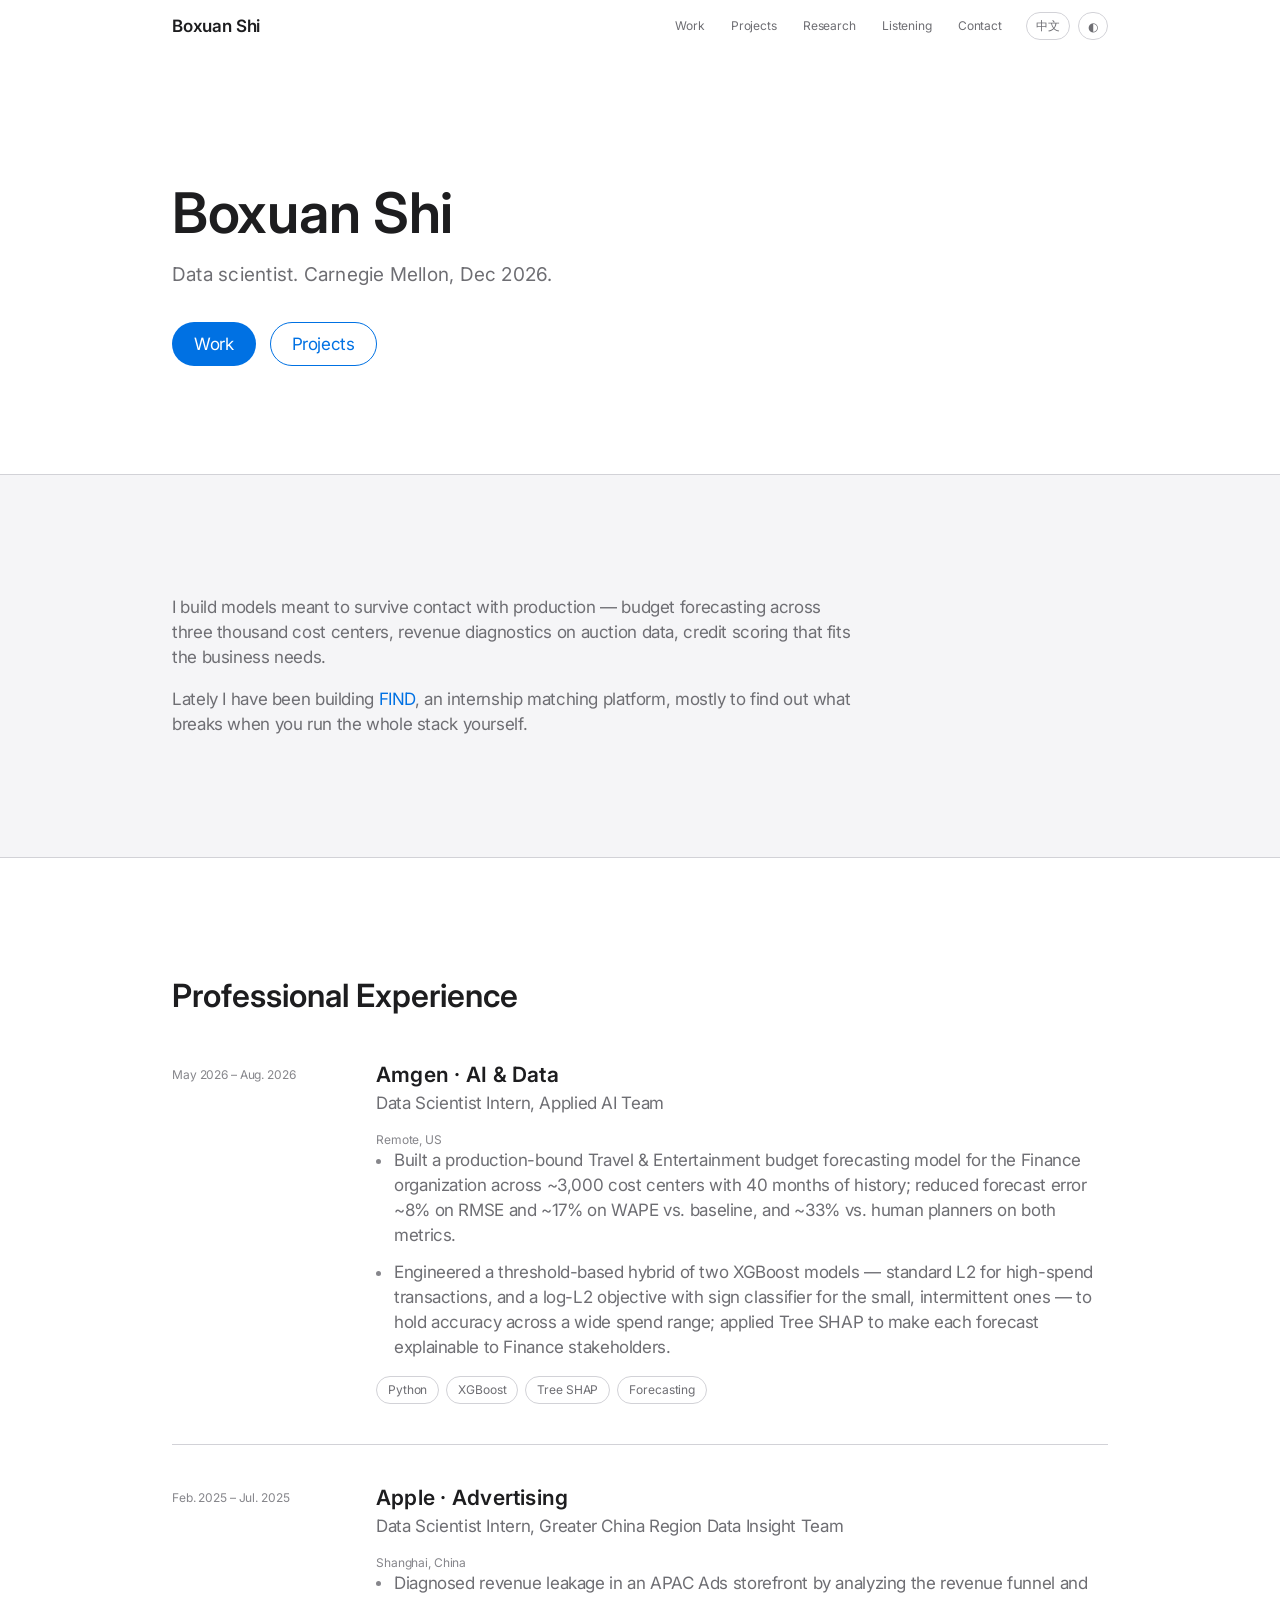
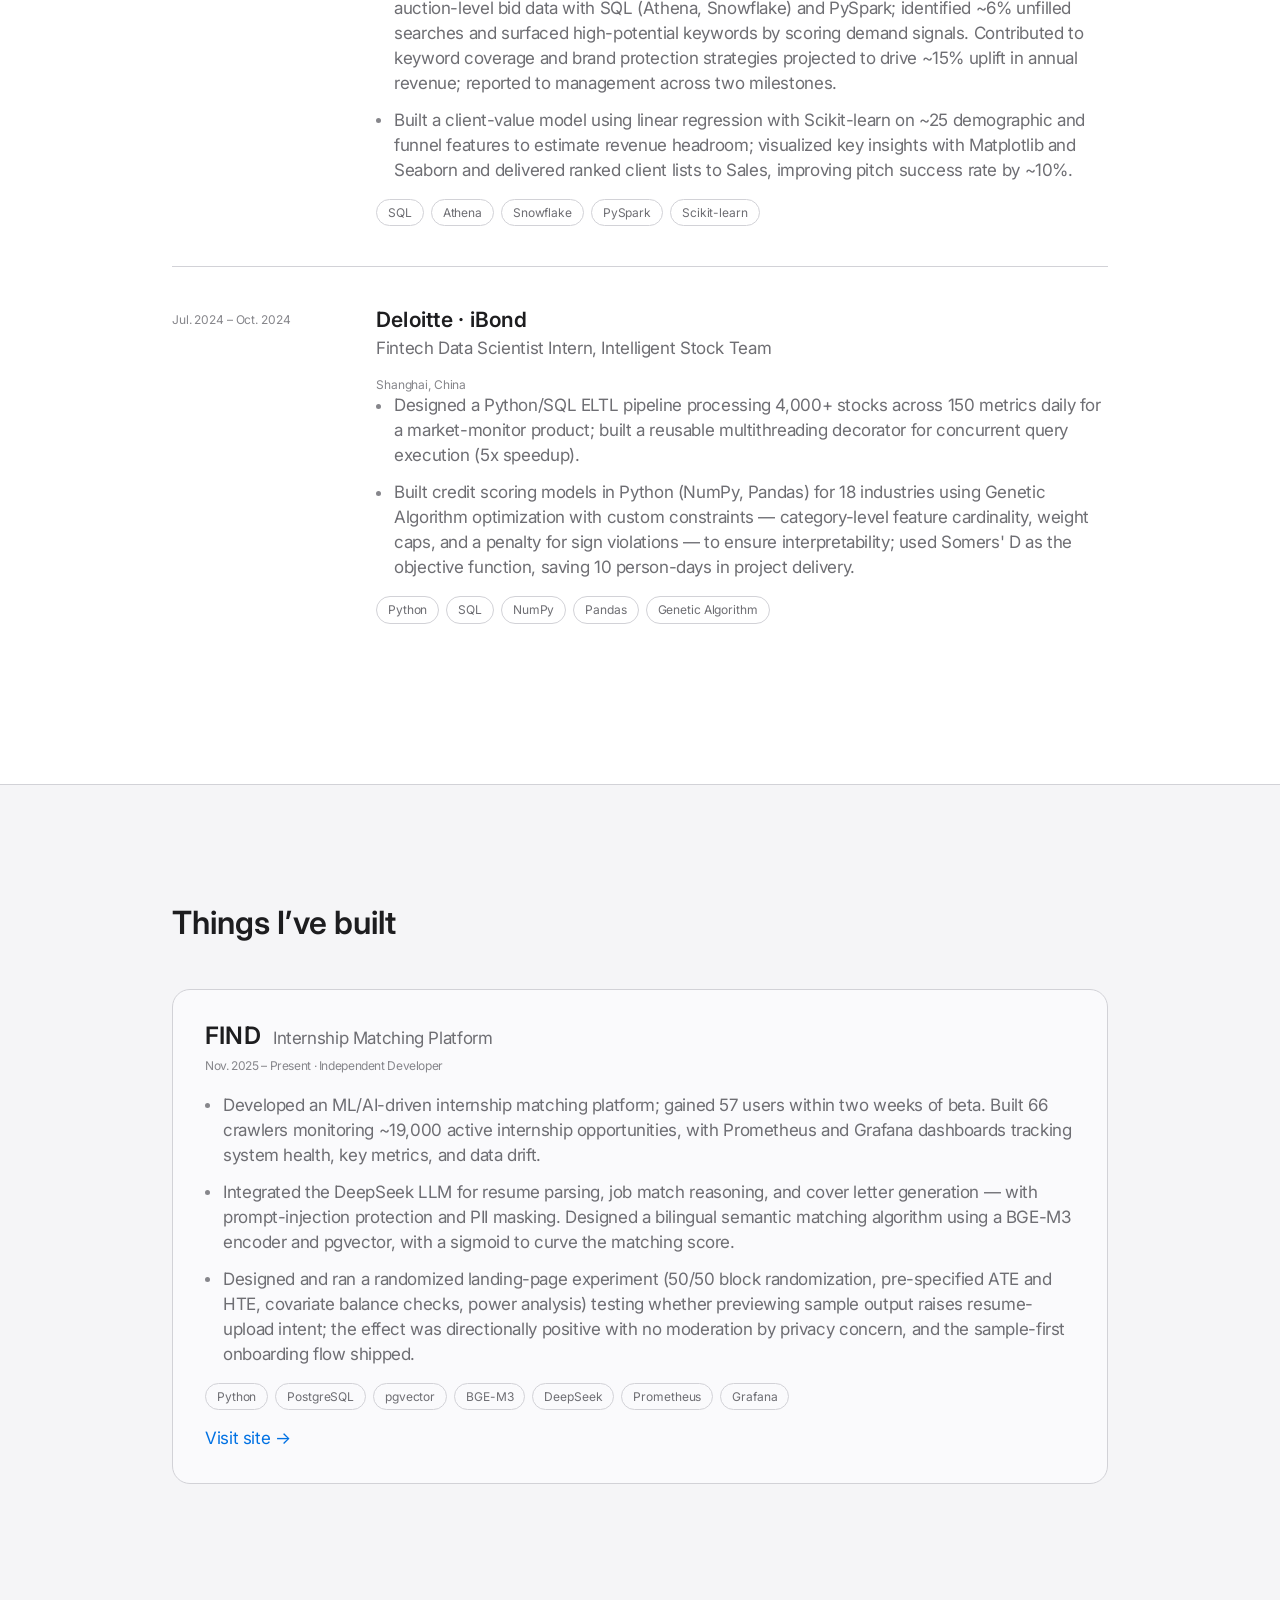
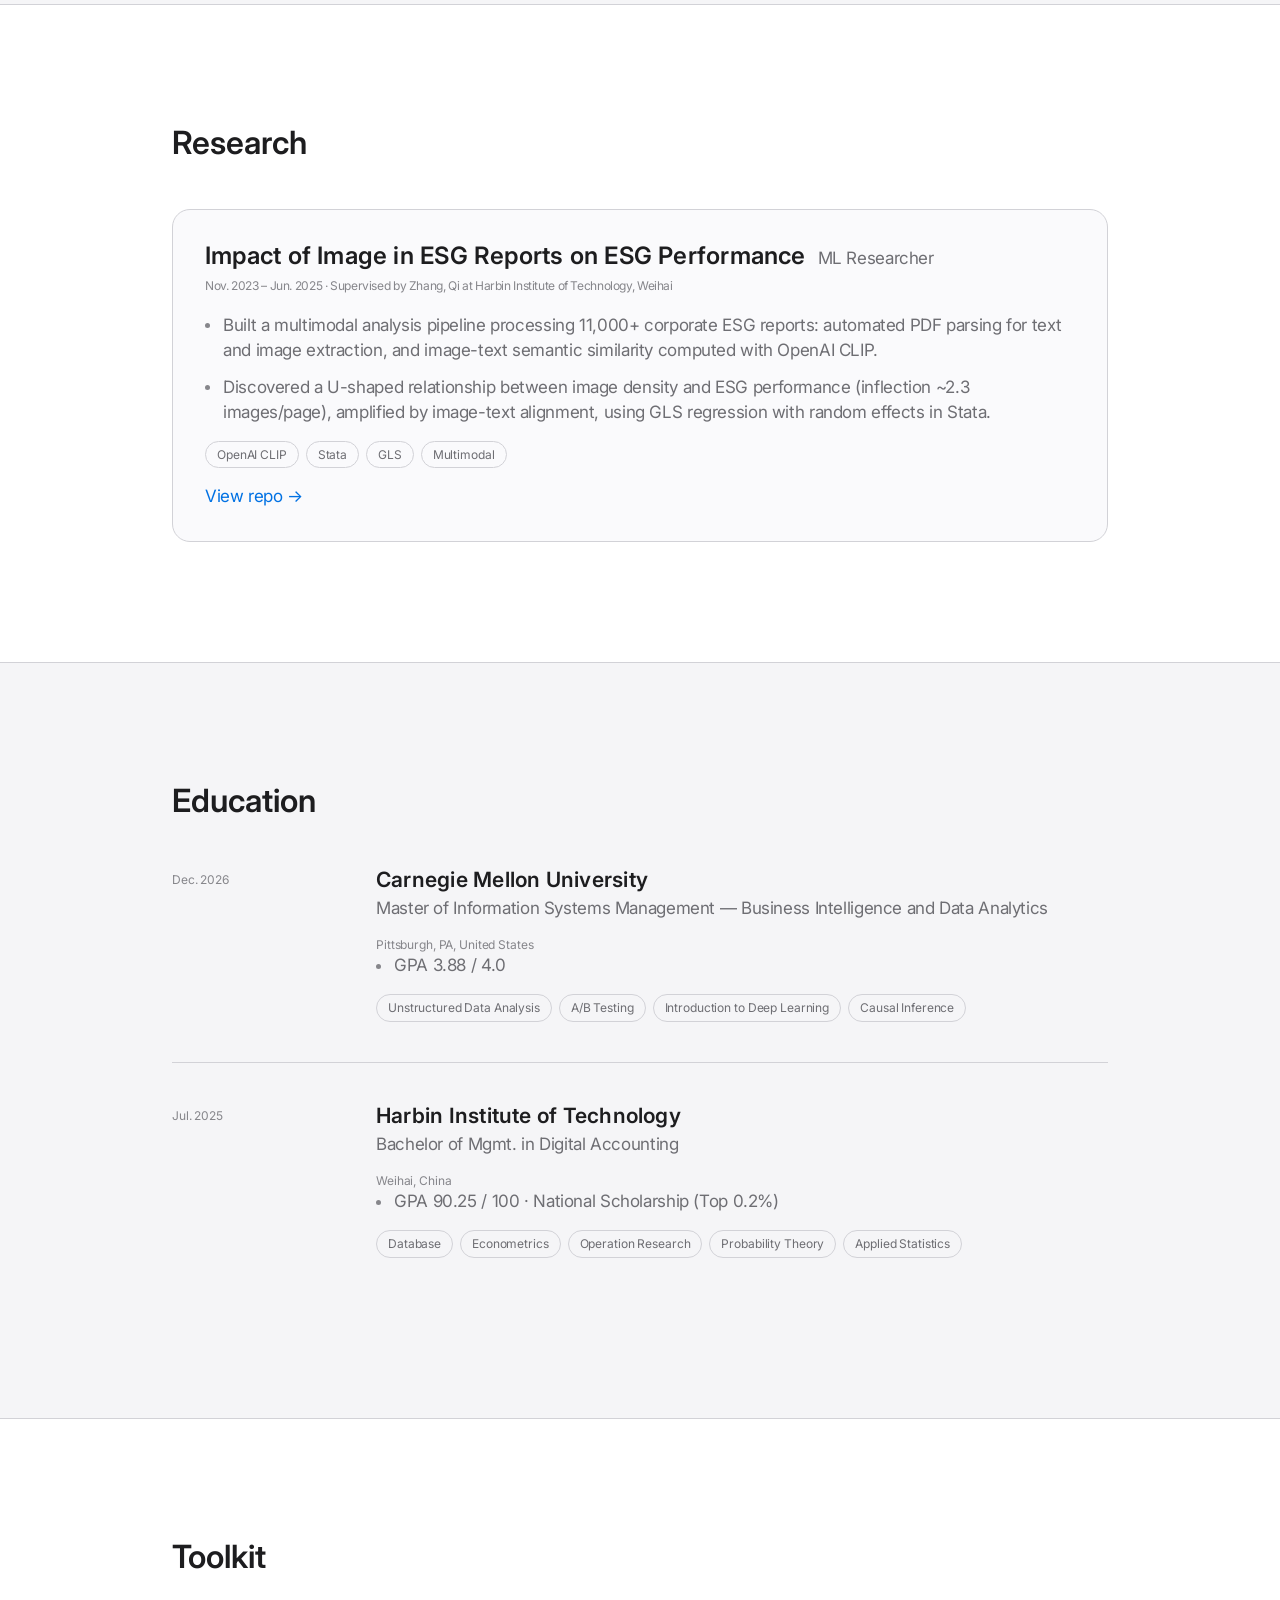
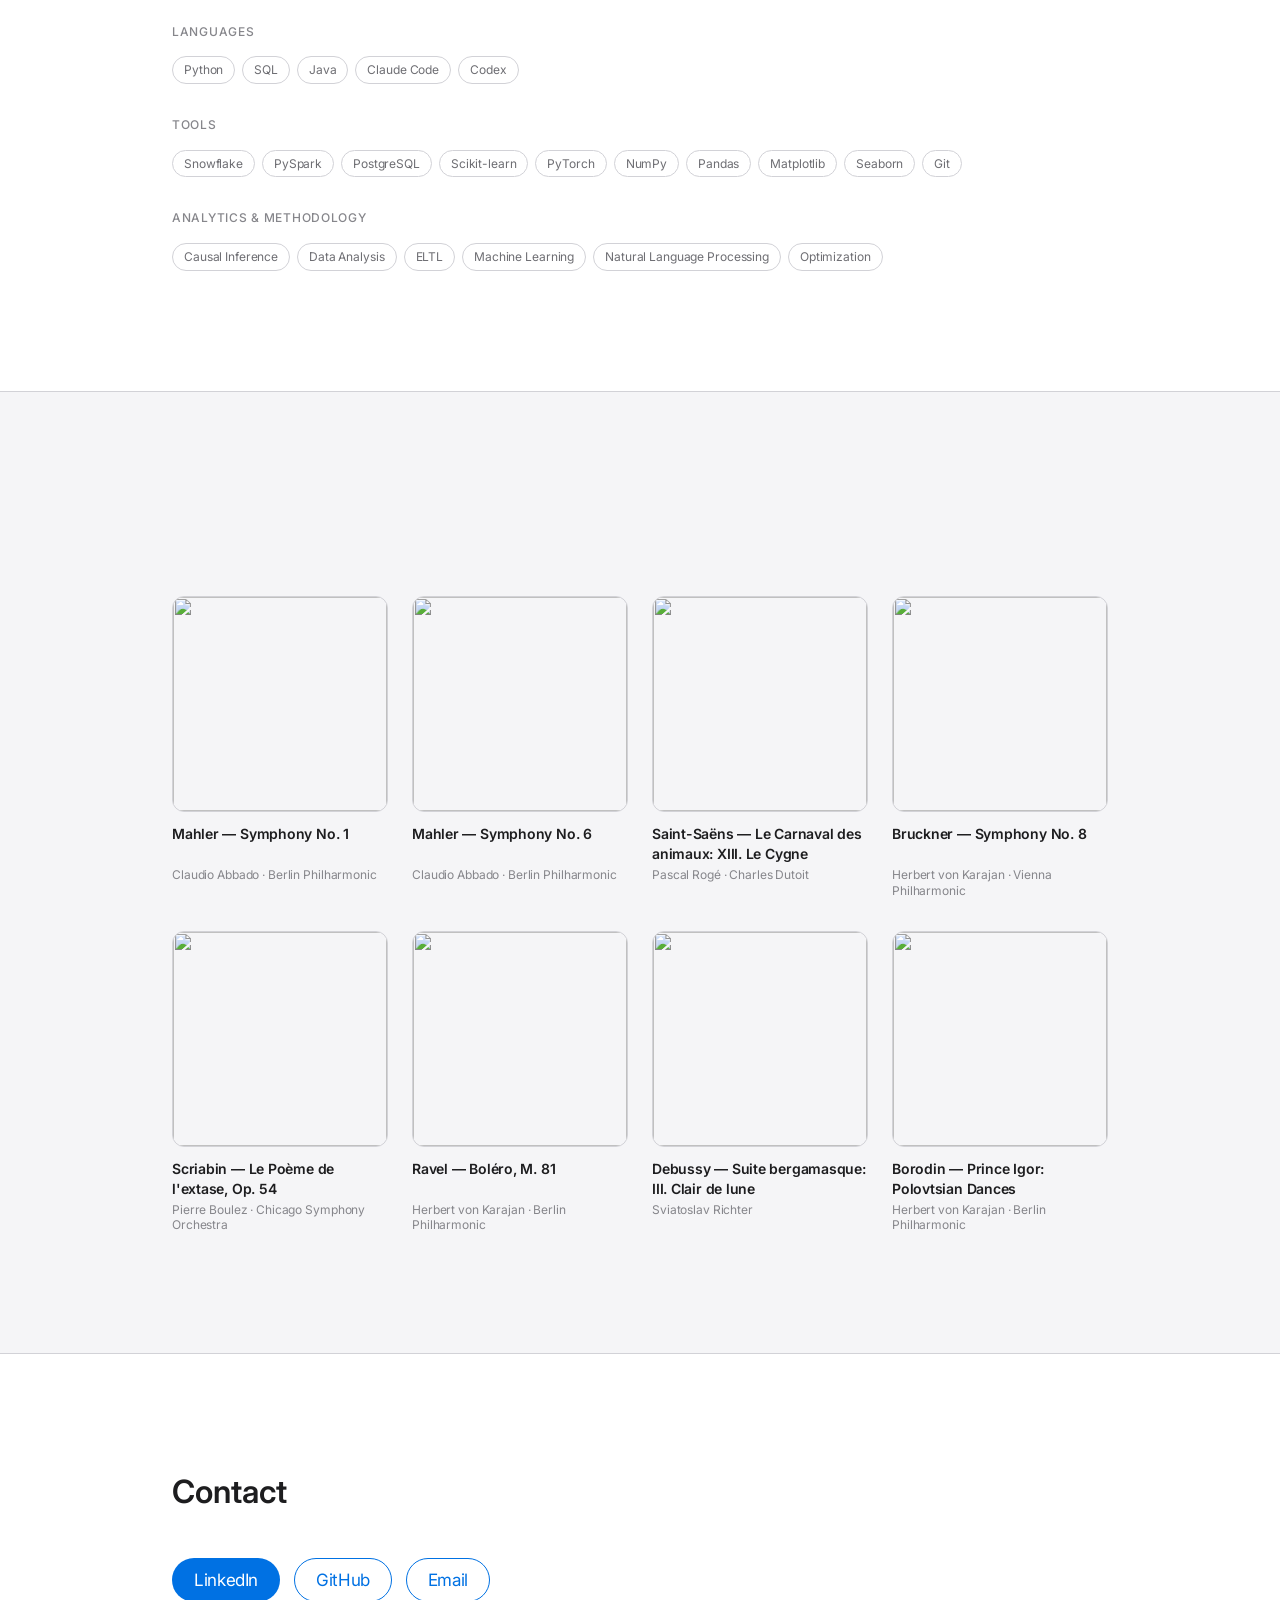
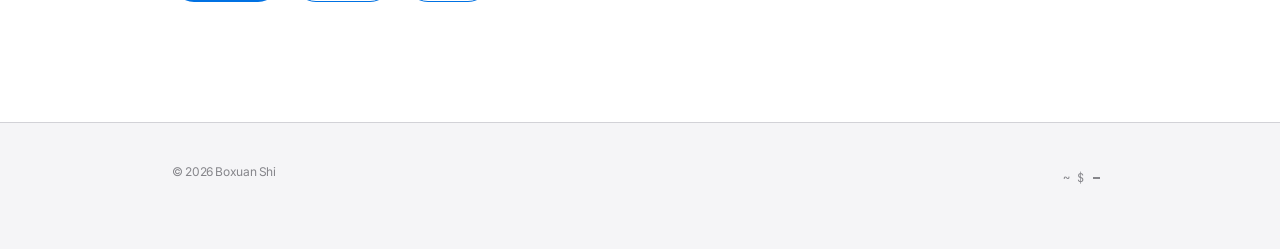
==== commit 5f5105fb: "Drop the reading shelf, hide "If—" behind `kipling` The shelf is gone from every place it reached: t" ====
--- a/index.html
+++ b/index.html
@@ -48,7 +48,6 @@
       <a class="nav__link" href="#work"><span data-lang="en">Work</span><span data-lang="zh">经历</span></a>
       <a class="nav__link" href="#projects"><span data-lang="en">Projects</span><span data-lang="zh">项目</span></a>
       <a class="nav__link" href="#research"><span data-lang="en">Research</span><span data-lang="zh">研究</span></a>
-      <a class="nav__link" href="#shelf"><span data-lang="en">Shelf</span><span data-lang="zh">书架</span></a>
       <a class="nav__link" href="#listening"><span data-lang="en">Listening</span><span data-lang="zh">唱片</span></a>
       <a class="nav__link" href="#contact"><span data-lang="en">Contact</span><span data-lang="zh">联系</span></a>
     </nav>
@@ -146,16 +145,7 @@
     </div>
   </section>
 
-  <section class="section section--subtle" id="shelf">
-    <div class="container">
-      <div class="section__head reveal">
-        <h2><span data-lang="en">What I&rsquo;m reading</span><span data-lang="zh">最近在读</span></h2>
-      </div>
-      <div class="shelf" id="shelf-list"></div>
-    </div>
-  </section>
-
-  <section class="section" id="listening">
+  <section class="section section--subtle" id="listening">
     <div class="container">
       <div class="section__head reveal">
         <h2><span data-lang="en">On repeat</span><span data-lang="zh">最近在听</span></h2>
@@ -164,7 +154,7 @@
     </div>
   </section>
 
-  <section class="section section--subtle" id="contact">
+  <section class="section" id="contact">
     <div class="container">
       <div class="section__head reveal">
         <h2><span data-lang="en">Contact</span><span data-lang="zh">联系</span></h2>
@@ -181,6 +171,10 @@
     <p class="footer__copy">
       <span data-lang="en">&copy; 2026 Boxuan Shi</span><span data-lang="zh">&copy; 2026 施博轩</span>
     </p>
+    <!-- "If you can keep your head when all about you
+              Are losing theirs and blaming it on you..."
+                                          — Rudyard Kipling, 1910
+         The other thirty lines are behind this prompt. Type his surname. -->
     <button class="footer__terminal" id="terminal-trigger" type="button"
             aria-haspopup="dialog"
             aria-label="Open terminal">
--- a/assets/css/layout.css
+++ b/assets/css/layout.css
@@ -201,18 +201,6 @@
   font-weight: var(--fw-medium);
 }
 
-/* --- Shelf ---------------------------------------------------------------- */
-.shelf { display: grid; gap: 0; }
-.shelf__item {
-  padding-block: 24px;
-  border-top: 1px solid var(--hairline);
-  max-width: 62ch;
-}
-.shelf__item:first-child { border-top: none; padding-top: 0; }
-.shelf__title { font-weight: var(--fw-semibold); }
-.shelf__author { color: var(--text-tertiary); font-size: var(--fs-small); }
-.shelf__note { color: var(--text-secondary); margin-top: 6px; }
-
 /* --- Albums ---------------------------------------------------------------
    Cover art is the content here, so the grid is sized by the artwork and the
    captions stay quiet beneath it. */
@@ -256,6 +244,75 @@
   line-height: var(--lh-caption);
   letter-spacing: var(--ls-caption);
   color: var(--text-tertiary);
+}
+
+/* --- Hint toast -----------------------------------------------------------
+   Surfaces once you've actually read to the bottom. Sits under the terminal
+   overlay's z-index (500) so opening the terminal covers it rather than
+   letting it float over the dialog. */
+.hint {
+  position: fixed;
+  right: 24px;
+  bottom: 24px;
+  z-index: 400;
+  max-width: 340px;
+  display: flex;
+  align-items: flex-start;
+  gap: 12px;
+  padding: 16px 16px 16px 18px;
+  background: var(--bg-raised);
+  border: 1px solid var(--hairline);
+  border-radius: var(--radius-card);
+  box-shadow: 0 8px 28px rgb(0 0 0 / 12%);
+  text-align: left;
+  opacity: 0;
+  transform: translateY(12px);
+  transition: opacity var(--dur-fast) var(--ease),
+              transform var(--dur-fast) var(--ease-emphasis);
+}
+.hint.is-visible { opacity: 1; transform: none; }
+
+/* The body is the affordance: it opens the terminal, but types nothing. */
+.hint__body {
+  appearance: none;
+  background: transparent;
+  border: none;
+  padding: 0;
+  cursor: pointer;
+  font: inherit;
+  color: inherit;
+  text-align: left;
+}
+.hint__line {
+  font-size: var(--fs-small);
+  line-height: var(--lh-small);
+  color: var(--text);
+}
+.hint__attr {
+  font-family: var(--font-mono);
+  font-size: var(--fs-caption);
+  color: var(--text-tertiary);
+  margin-top: 8px;
+}
+.hint__body:hover .hint__attr { color: var(--accent); }
+
+.hint__close {
+  appearance: none;
+  background: transparent;
+  border: none;
+  cursor: pointer;
+  flex: none;
+  margin: -4px -4px 0 0;
+  padding: 4px;
+  line-height: 1;
+  font-size: var(--fs-caption);
+  color: var(--text-tertiary);
+  transition: color var(--dur-micro) var(--ease);
+}
+.hint__close:hover { color: var(--text); }
+
+@media (prefers-reduced-motion: reduce) {
+  .hint { transition: none; transform: none; }
 }
 
 /* --- Contact -------------------------------------------------------------- */
@@ -347,4 +404,6 @@
   .albums { grid-template-columns: repeat(2, 1fr); gap: 24px 16px; }
   .nav__links { display: none; }         /* brand + tools only on phones */
   .footer__inner { justify-content: center; text-align: center; }
-}
+
+  .hint { right: 12px; left: 12px; bottom: 12px; max-width: none; }
+}
